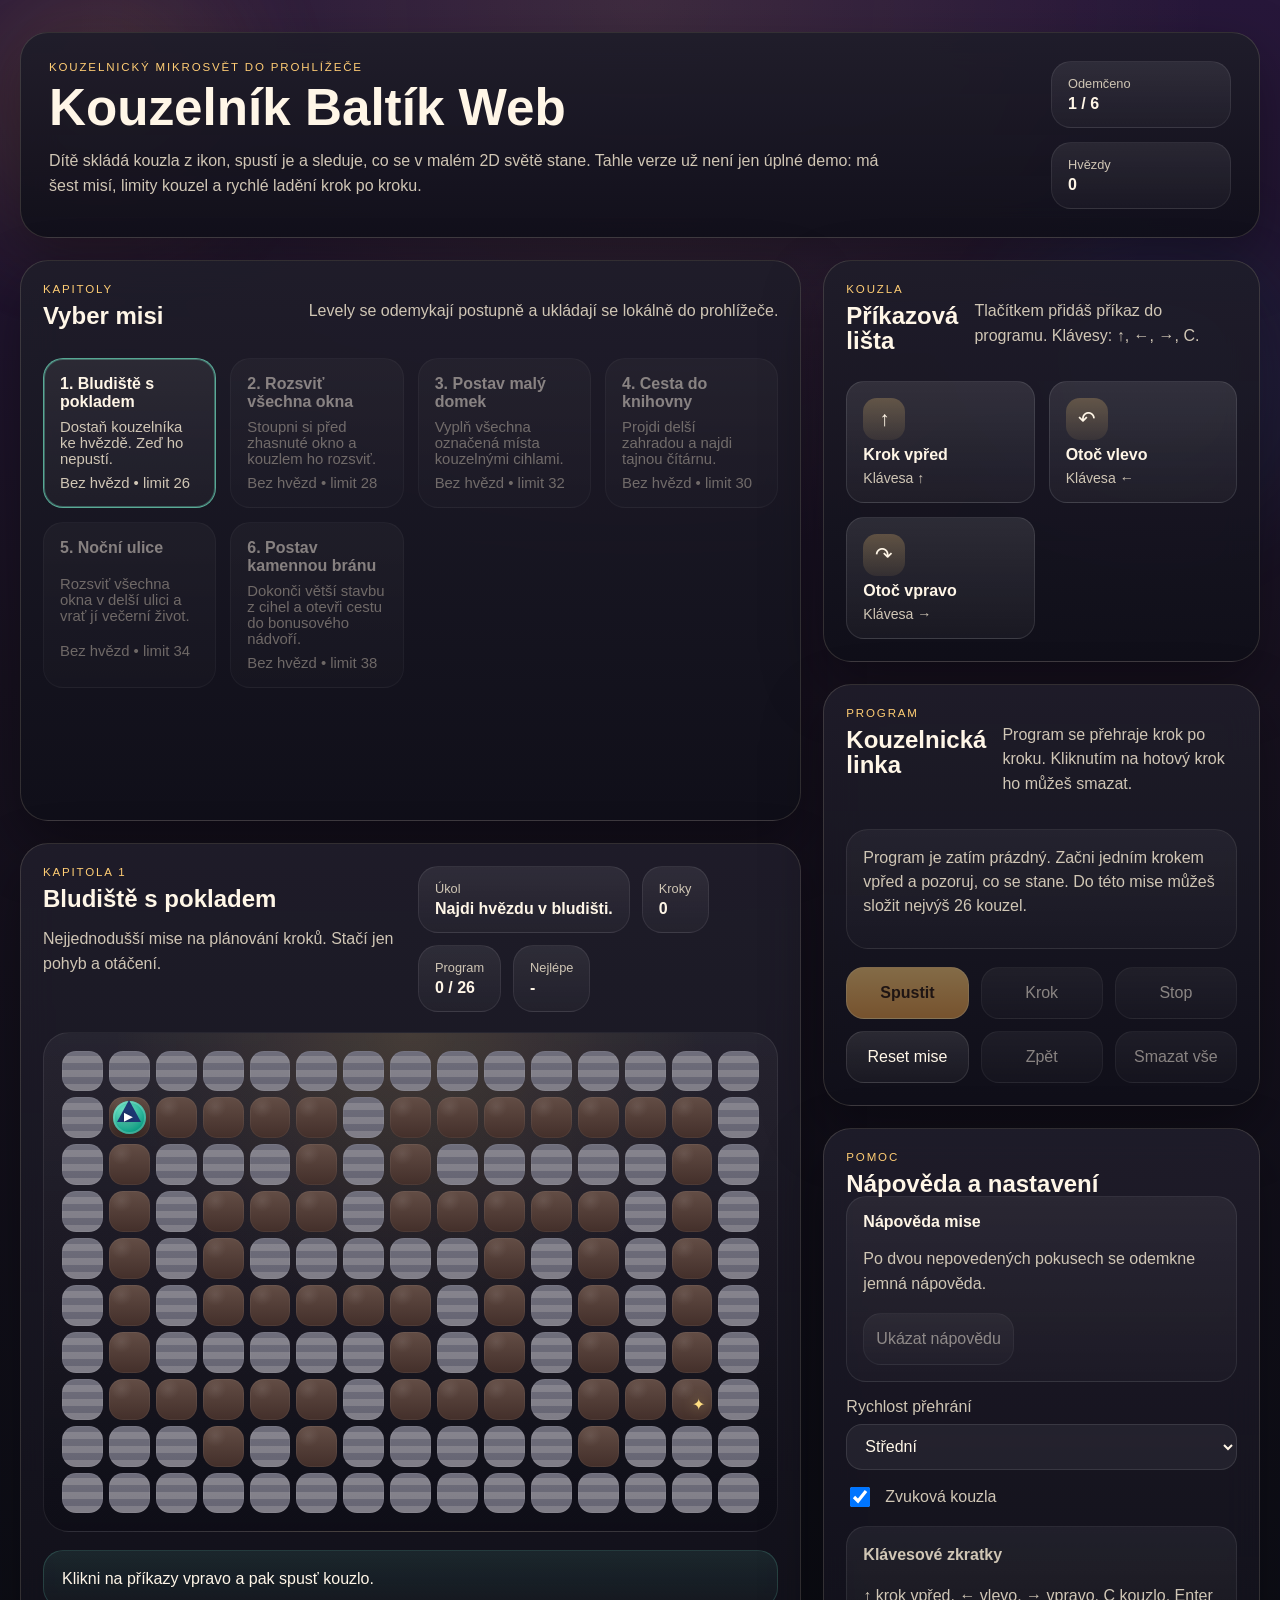
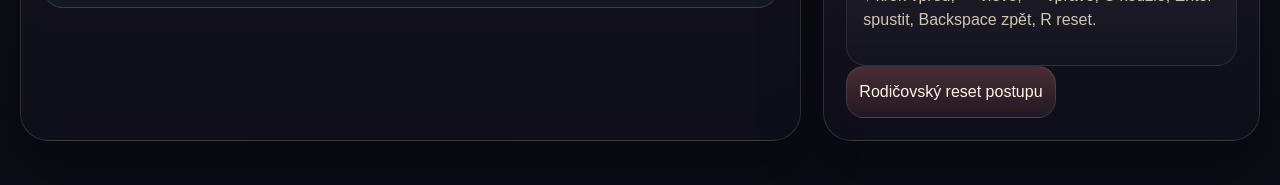
==== index.html @ 54d3ec8d "Create expanded browser-based Baltik game" ====
<!DOCTYPE html>
<html lang="cs">
<head>
  <meta charset="UTF-8">
  <meta name="viewport" content="width=device-width, initial-scale=1.0">
  <title>Kouzelník Baltík Web</title>
  <link rel="stylesheet" href="./styles.css">
</head>
<body>
  <div class="sky-glow sky-glow--left"></div>
  <div class="sky-glow sky-glow--right"></div>

  <div class="app-shell">
    <header class="hero-card">
      <div>
        <p class="eyebrow">Kouzelnický mikrosvět do prohlížeče</p>
        <h1>Kouzelník Baltík Web</h1>
        <p class="hero-copy">
          Dítě skládá kouzla z ikon, spustí je a sleduje, co se v malém 2D světě stane.
          Tahle verze už není jen úplné demo: má šest misí, limity kouzel a rychlé ladění krok po kroku.
        </p>
      </div>

      <div class="hero-stats">
        <div class="stat-badge">
          <span class="stat-label">Odemčeno</span>
          <strong id="unlockedCount">1 / 6</strong>
        </div>
        <div class="stat-badge">
          <span class="stat-label">Hvězdy</span>
          <strong id="totalStars">0</strong>
        </div>
      </div>
    </header>

    <main class="game-layout">
      <section class="play-column">
        <div class="panel mission-panel">
          <div class="mission-header">
            <div>
              <p class="eyebrow">Kapitoly</p>
              <h2>Vyber misi</h2>
            </div>
            <p class="mission-subtitle">Levely se odemykají postupně a ukládají se lokálně do prohlížeče.</p>
          </div>
          <div class="level-picker" id="levelPicker" aria-label="Výběr misí"></div>
        </div>

        <div class="panel board-panel">
          <div class="board-header">
            <div>
              <p class="eyebrow" id="levelEyebrow">Kapitola 1</p>
              <h2 id="levelTitle">Bludiště</h2>
              <p id="levelDescription" class="level-description"></p>
            </div>
            <div class="board-meta">
              <div class="meta-chip">
                <span class="meta-label">Úkol</span>
                <strong id="goalStatus">Najdi poklad.</strong>
              </div>
              <div class="meta-chip">
                <span class="meta-label">Kroky</span>
                <strong id="stepCounter">0</strong>
              </div>
              <div class="meta-chip">
                <span class="meta-label">Program</span>
                <strong id="commandCounter">0 / 0</strong>
              </div>
              <div class="meta-chip">
                <span class="meta-label">Nejlépe</span>
                <strong id="bestScore">-</strong>
              </div>
            </div>
          </div>

          <div
            class="board"
            id="board"
            role="img"
            aria-live="polite"
            aria-label="Hrací plocha"
          ></div>

          <div class="status-bar" id="feedback" aria-live="polite">
            Klikni na příkazy vpravo a pak spusť kouzlo.
          </div>
        </div>
      </section>

      <aside class="control-column">
        <section class="panel palette-panel">
          <div class="panel-heading">
            <div>
              <p class="eyebrow">Kouzla</p>
              <h2>Příkazová lišta</h2>
            </div>
            <p class="panel-copy">Tlačítkem přidáš příkaz do programu. Klávesy: ↑, ←, →, C.</p>
          </div>

          <div class="palette-grid" id="palette" aria-label="Dostupná kouzla"></div>
        </section>

        <section class="panel program-panel">
          <div class="panel-heading">
            <div>
              <p class="eyebrow">Program</p>
              <h2>Kouzelnická linka</h2>
            </div>
            <p class="panel-copy">Program se přehraje krok po kroku. Kliknutím na hotový krok ho můžeš smazat.</p>
          </div>

          <div class="timeline" id="programList" aria-live="polite"></div>

          <div class="runner-controls">
            <button id="runButton" class="action-button action-button--primary" type="button">Spustit</button>
            <button id="stepButton" class="action-button" type="button">Krok</button>
            <button id="stopButton" class="action-button" type="button">Stop</button>
            <button id="resetButton" class="action-button" type="button">Reset mise</button>
            <button id="undoButton" class="action-button" type="button">Zpět</button>
            <button id="clearButton" class="action-button" type="button">Smazat vše</button>
          </div>
        </section>

        <section class="panel helper-panel">
          <div class="panel-heading">
            <div>
              <p class="eyebrow">Pomoc</p>
              <h2>Nápověda a nastavení</h2>
            </div>
          </div>

          <div class="hint-box">
            <p class="hint-title">Nápověda mise</p>
            <p id="hintText" class="hint-copy">Po dvou nepovedených pokusech se odemkne jemná nápověda.</p>
            <button id="hintButton" class="action-button" type="button">Ukázat nápovědu</button>
          </div>

          <div class="settings-grid">
            <label class="setting-field">
              <span>Rychlost přehrání</span>
              <select id="speedSelect">
                <option value="620">Pomalá</option>
                <option value="430" selected>Střední</option>
                <option value="260">Rychlá</option>
              </select>
            </label>

            <label class="setting-toggle">
              <input id="soundToggle" type="checkbox" checked>
              <span>Zvuková kouzla</span>
            </label>
          </div>

          <div class="shortcut-box">
            <p class="shortcut-title">Klávesové zkratky</p>
            <p>↑ krok vpřed, ← vlevo, → vpravo, C kouzlo, Enter spustit, Backspace zpět, R reset.</p>
          </div>

          <button id="parentResetButton" class="action-button action-button--danger" type="button">
            Rodičovský reset postupu
          </button>
        </section>
      </aside>
    </main>
  </div>

  <script src="./app.js" defer></script>
</body>
</html>
---- styles.css ----
:root {
  --bg: #120f1a;
  --panel: rgba(20, 19, 31, 0.84);
  --line: rgba(255, 236, 199, 0.14);
  --text: #fff6e7;
  --muted: #d0c6b5;
  --gold: #f4b860;
  --gold-strong: #ffcd74;
  --mint: #70e3c2;
  --rose: #ff8e8a;
  --shadow: 0 24px 60px rgba(0, 0, 0, 0.35);
  --radius-lg: 28px;
  --radius-md: 20px;
}

* {
  box-sizing: border-box;
}

html,
body {
  margin: 0;
  min-height: 100%;
  font-family: "Trebuchet MS", "Gill Sans", "Segoe UI", sans-serif;
  color: var(--text);
  background:
    radial-gradient(circle at top, rgba(255, 206, 108, 0.11), transparent 30%),
    linear-gradient(180deg, #27173a 0%, #17111f 38%, #0b0d14 100%);
}

body {
  position: relative;
  overflow-x: hidden;
}

button,
select,
input {
  font: inherit;
}

button {
  cursor: pointer;
}

button:focus-visible,
select:focus-visible,
input:focus-visible {
  outline: 3px solid var(--mint);
  outline-offset: 3px;
}

.sky-glow {
  position: fixed;
  width: 28rem;
  height: 28rem;
  border-radius: 50%;
  filter: blur(40px);
  opacity: 0.22;
  pointer-events: none;
}

.sky-glow--left {
  top: -8rem;
  left: -8rem;
  background: radial-gradient(circle, rgba(255, 187, 71, 0.85), transparent 65%);
}

.sky-glow--right {
  right: -6rem;
  top: 10rem;
  background: radial-gradient(circle, rgba(62, 165, 255, 0.7), transparent 65%);
}

.app-shell {
  position: relative;
  max-width: 1440px;
  margin: 0 auto;
  padding: 32px 20px 44px;
}

.hero-card,
.panel {
  backdrop-filter: blur(18px);
  background: linear-gradient(180deg, rgba(31, 29, 42, 0.94), rgba(16, 15, 25, 0.92));
  border: 1px solid var(--line);
  box-shadow: var(--shadow);
}

.hero-card {
  display: flex;
  justify-content: space-between;
  gap: 24px;
  padding: 28px;
  border-radius: var(--radius-lg);
  margin-bottom: 22px;
}

.eyebrow {
  margin: 0 0 8px;
  text-transform: uppercase;
  letter-spacing: 0.16em;
  font-size: 0.72rem;
  color: var(--gold-strong);
}

.hero-card h1,
.panel h2 {
  margin: 0;
  font-weight: 800;
  line-height: 1.05;
}

.hero-card h1 {
  font-size: clamp(2rem, 4vw, 3.4rem);
}

.hero-copy,
.panel-copy,
.mission-subtitle,
.level-description,
.shortcut-box p,
.hint-copy {
  color: var(--muted);
  line-height: 1.55;
}

.hero-copy {
  max-width: 52rem;
  margin: 14px 0 0;
}

.hero-stats {
  display: grid;
  gap: 14px;
  align-content: start;
  min-width: 180px;
}

.stat-badge,
.meta-chip {
  padding: 14px 16px;
  border-radius: var(--radius-md);
  background: linear-gradient(180deg, rgba(255, 255, 255, 0.08), rgba(255, 255, 255, 0.03));
  border: 1px solid rgba(255, 255, 255, 0.08);
}

.stat-label,
.meta-label {
  display: block;
  font-size: 0.8rem;
  color: var(--muted);
  margin-bottom: 4px;
}

.game-layout {
  display: grid;
  grid-template-columns: minmax(0, 1.7fr) minmax(320px, 0.95fr);
  gap: 22px;
}

.play-column,
.control-column {
  display: grid;
  gap: 22px;
}

.panel {
  border-radius: var(--radius-lg);
  padding: 22px;
}

.mission-header,
.board-header,
.panel-heading {
  display: flex;
  justify-content: space-between;
  gap: 16px;
  align-items: start;
}

.level-picker {
  display: grid;
  grid-template-columns: repeat(auto-fit, minmax(170px, 1fr));
  gap: 14px;
  margin-top: 18px;
}

.level-card {
  position: relative;
  display: grid;
  gap: 8px;
  padding: 16px;
  border-radius: var(--radius-md);
  border: 1px solid rgba(255, 255, 255, 0.08);
  background: linear-gradient(180deg, rgba(255, 251, 234, 0.07), rgba(255, 255, 255, 0.03));
  color: var(--text);
  text-align: left;
}

.level-card:hover:not(:disabled) {
  transform: translateY(-2px);
  border-color: rgba(255, 205, 116, 0.45);
}

.level-card[aria-current="true"] {
  border-color: rgba(112, 227, 194, 0.7);
  box-shadow: inset 0 0 0 1px rgba(112, 227, 194, 0.35);
}

.level-card:disabled {
  opacity: 0.48;
  cursor: not-allowed;
}

.level-card__title {
  font-weight: 800;
  font-size: 1rem;
}

.level-card__copy,
.level-card__meta {
  margin: 0;
  color: var(--muted);
  font-size: 0.93rem;
}

.board-meta {
  display: flex;
  gap: 12px;
  flex-wrap: wrap;
}

.board {
  display: grid;
  grid-template-columns: repeat(15, minmax(0, 1fr));
  gap: 6px;
  width: 100%;
  margin-top: 20px;
  padding: 18px;
  border-radius: 26px;
  background:
    linear-gradient(180deg, rgba(255, 255, 255, 0.05), rgba(0, 0, 0, 0.18)),
    radial-gradient(circle at top, rgba(255, 204, 94, 0.14), transparent 48%);
  border: 1px solid rgba(255, 255, 255, 0.08);
}

.cell {
  position: relative;
  aspect-ratio: 1 / 1;
  border-radius: 14px;
  overflow: hidden;
  box-shadow: inset 0 0 0 1px rgba(255, 255, 255, 0.05);
}

.tile-floor {
  background:
    radial-gradient(circle at 30% 24%, rgba(255, 255, 255, 0.08), transparent 26%),
    linear-gradient(180deg, #634d45, #432f2a);
}

.tile-grass {
  background:
    radial-gradient(circle at 20% 22%, rgba(199, 255, 179, 0.14), transparent 24%),
    linear-gradient(180deg, #497739, #2b4e25);
}

.tile-wall {
  background:
    linear-gradient(180deg, rgba(255, 255, 255, 0.06), transparent),
    repeating-linear-gradient(
      0deg,
      #7f7d87 0,
      #7f7d87 7px,
      #666573 7px,
      #666573 14px
    );
}

.tile-window-off {
  background:
    linear-gradient(180deg, rgba(255, 255, 255, 0.09), transparent),
    linear-gradient(180deg, #6b5361, #493640);
}

.tile-window-off::before,
.tile-window-on::before {
  content: "";
  position: absolute;
  inset: 18% 18% 22%;
  border-radius: 8px;
}

.tile-window-off::before {
  background:
    linear-gradient(90deg, transparent 47%, rgba(45, 33, 32, 0.75) 47%, rgba(45, 33, 32, 0.75) 53%, transparent 53%),
    linear-gradient(transparent 47%, rgba(45, 33, 32, 0.75) 47%, rgba(45, 33, 32, 0.75) 53%, transparent 53%),
    linear-gradient(180deg, #8bb9d8, #537596);
  box-shadow: inset 0 0 0 2px rgba(255, 255, 255, 0.15);
}

.tile-window-on {
  background:
    linear-gradient(180deg, rgba(255, 255, 255, 0.1), transparent),
    linear-gradient(180deg, #815548, #58362d);
}

.tile-window-on::before {
  background:
    linear-gradient(90deg, transparent 47%, rgba(132, 73, 26, 0.72) 47%, rgba(132, 73, 26, 0.72) 53%, transparent 53%),
    linear-gradient(transparent 47%, rgba(132, 73, 26, 0.72) 47%, rgba(132, 73, 26, 0.72) 53%, transparent 53%),
    radial-gradient(circle, #fff7b1 0%, #ffd570 60%, #e3a447 100%);
  box-shadow:
    inset 0 0 0 2px rgba(255, 255, 255, 0.18),
    0 0 18px rgba(255, 214, 107, 0.35);
}

.tile-block {
  background:
    linear-gradient(180deg, rgba(255, 255, 255, 0.08), transparent),
    repeating-linear-gradient(
      0deg,
      #d98953 0,
      #d98953 7px,
      #bb6d3d 7px,
      #bb6d3d 14px
    );
}

.cell-goal::after {
  content: "✦";
  position: absolute;
  right: 7px;
  bottom: 6px;
  font-size: 1rem;
  color: #ffde82;
  text-shadow: 0 0 14px rgba(255, 222, 130, 0.65);
}

.cell-target::after {
  content: "";
  position: absolute;
  inset: 7px;
  border-radius: 10px;
  border: 2px dashed rgba(255, 244, 205, 0.65);
}

.wizard {
  position: absolute;
  inset: 10%;
  border-radius: 50%;
  background: radial-gradient(circle at 40% 34%, #89ffe0, #0fa58a 68%, #08735f 100%);
  box-shadow:
    0 10px 18px rgba(0, 0, 0, 0.24),
    inset 0 0 0 2px rgba(255, 255, 255, 0.2);
}

.wizard::before {
  content: "";
  position: absolute;
  left: 50%;
  top: -6%;
  width: 0;
  height: 0;
  transform: translateX(-50%);
  border-left: 12px solid transparent;
  border-right: 12px solid transparent;
  border-bottom: 22px solid #1d3772;
  filter: drop-shadow(0 3px 6px rgba(0, 0, 0, 0.25));
}

.wizard::after {
  content: "▲";
  position: absolute;
  inset: 0;
  display: grid;
  place-items: center;
  color: white;
  font-size: 0.95rem;
  text-shadow: 0 1px 4px rgba(0, 0, 0, 0.35);
}

.wizard--E::after {
  transform: rotate(90deg);
}

.wizard--S::after {
  transform: rotate(180deg);
}

.wizard--W::after {
  transform: rotate(270deg);
}

.status-bar {
  margin-top: 18px;
  padding: 16px 18px;
  border-radius: var(--radius-md);
  background: linear-gradient(180deg, rgba(112, 227, 194, 0.1), rgba(112, 227, 194, 0.03));
  border: 1px solid rgba(112, 227, 194, 0.18);
  line-height: 1.5;
}

.palette-grid {
  display: grid;
  grid-template-columns: repeat(auto-fit, minmax(150px, 1fr));
  gap: 14px;
  margin-top: 16px;
}

.palette-button,
.action-button {
  border: 1px solid rgba(255, 255, 255, 0.1);
  border-radius: 18px;
  color: var(--text);
  background: linear-gradient(180deg, rgba(255, 255, 255, 0.1), rgba(255, 255, 255, 0.04));
  transition: transform 150ms ease, border-color 150ms ease, background 150ms ease;
}

.palette-button {
  display: grid;
  gap: 6px;
  min-height: 112px;
  padding: 16px;
  text-align: left;
}

.palette-button:hover:not(:disabled),
.action-button:hover:not(:disabled) {
  transform: translateY(-2px);
  border-color: rgba(255, 205, 116, 0.45);
}

.palette-button:disabled,
.action-button:disabled {
  opacity: 0.5;
  cursor: not-allowed;
  transform: none;
}

.palette-icon {
  display: inline-grid;
  place-items: center;
  width: 42px;
  height: 42px;
  border-radius: 14px;
  font-size: 1.3rem;
  background: linear-gradient(180deg, rgba(255, 205, 116, 0.25), rgba(255, 205, 116, 0.08));
}

.palette-label {
  font-weight: 800;
}

.palette-hotkey {
  color: var(--muted);
  font-size: 0.88rem;
}

.timeline {
  display: flex;
  flex-wrap: wrap;
  gap: 10px;
  min-height: 120px;
  margin-top: 16px;
  padding: 16px;
  border-radius: 22px;
  border: 1px solid rgba(255, 255, 255, 0.08);
  background: linear-gradient(180deg, rgba(255, 255, 255, 0.05), rgba(255, 255, 255, 0.02));
  align-content: start;
}

.timeline-empty {
  color: var(--muted);
  line-height: 1.5;
  margin: 0;
}

.command-chip {
  display: inline-flex;
  align-items: center;
  gap: 10px;
  padding: 10px 12px;
  cursor: pointer;
  border-radius: 16px;
  border: 1px solid rgba(255, 255, 255, 0.08);
  background: rgba(18, 17, 27, 0.72);
}

.command-chip:hover {
  border-color: rgba(255, 205, 116, 0.4);
}

.command-chip--active {
  background: linear-gradient(180deg, rgba(255, 205, 116, 0.28), rgba(255, 205, 116, 0.08));
  border-color: rgba(255, 205, 116, 0.5);
}

.command-chip__index {
  color: var(--muted);
  font-size: 0.8rem;
}

.runner-controls {
  display: grid;
  grid-template-columns: repeat(3, minmax(0, 1fr));
  gap: 12px;
  margin-top: 18px;
}

.action-button {
  min-height: 52px;
  padding: 10px 12px;
}

.action-button--primary {
  background: linear-gradient(180deg, rgba(255, 205, 116, 0.95), rgba(235, 159, 67, 0.92));
  color: #2a180a;
  border-color: rgba(255, 226, 166, 0.55);
  font-weight: 800;
}

.action-button--danger {
  background: linear-gradient(180deg, rgba(255, 142, 138, 0.24), rgba(255, 142, 138, 0.08));
}

.hint-box,
.shortcut-box {
  padding: 16px;
  border-radius: 20px;
  border: 1px solid rgba(255, 255, 255, 0.08);
  background: linear-gradient(180deg, rgba(255, 255, 255, 0.06), rgba(255, 255, 255, 0.02));
}

.hint-title,
.shortcut-title {
  margin: 0 0 6px;
  font-weight: 800;
}

.settings-grid {
  display: grid;
  gap: 14px;
  margin: 16px 0;
}

.setting-field,
.setting-toggle {
  display: grid;
  gap: 8px;
  color: var(--muted);
}

.setting-field select {
  min-height: 46px;
  border-radius: 16px;
  border: 1px solid rgba(255, 255, 255, 0.1);
  color: var(--text);
  background: rgba(255, 255, 255, 0.06);
  padding: 0 14px;
}

.setting-toggle {
  grid-template-columns: auto 1fr;
  align-items: center;
  gap: 12px;
}

.setting-toggle input {
  width: 20px;
  height: 20px;
}

@media (max-width: 1100px) {
  .game-layout {
    grid-template-columns: 1fr;
  }

  .hero-card {
    flex-direction: column;
  }
}

@media (max-width: 760px) {
  .app-shell {
    padding-inline: 14px;
  }

  .panel,
  .hero-card {
    padding: 18px;
    border-radius: 22px;
  }

  .mission-header,
  .board-header,
  .panel-heading {
    flex-direction: column;
  }

  .runner-controls {
    grid-template-columns: repeat(2, minmax(0, 1fr));
  }

  .board {
    gap: 4px;
    padding: 12px;
  }

  .cell {
    border-radius: 10px;
  }
}
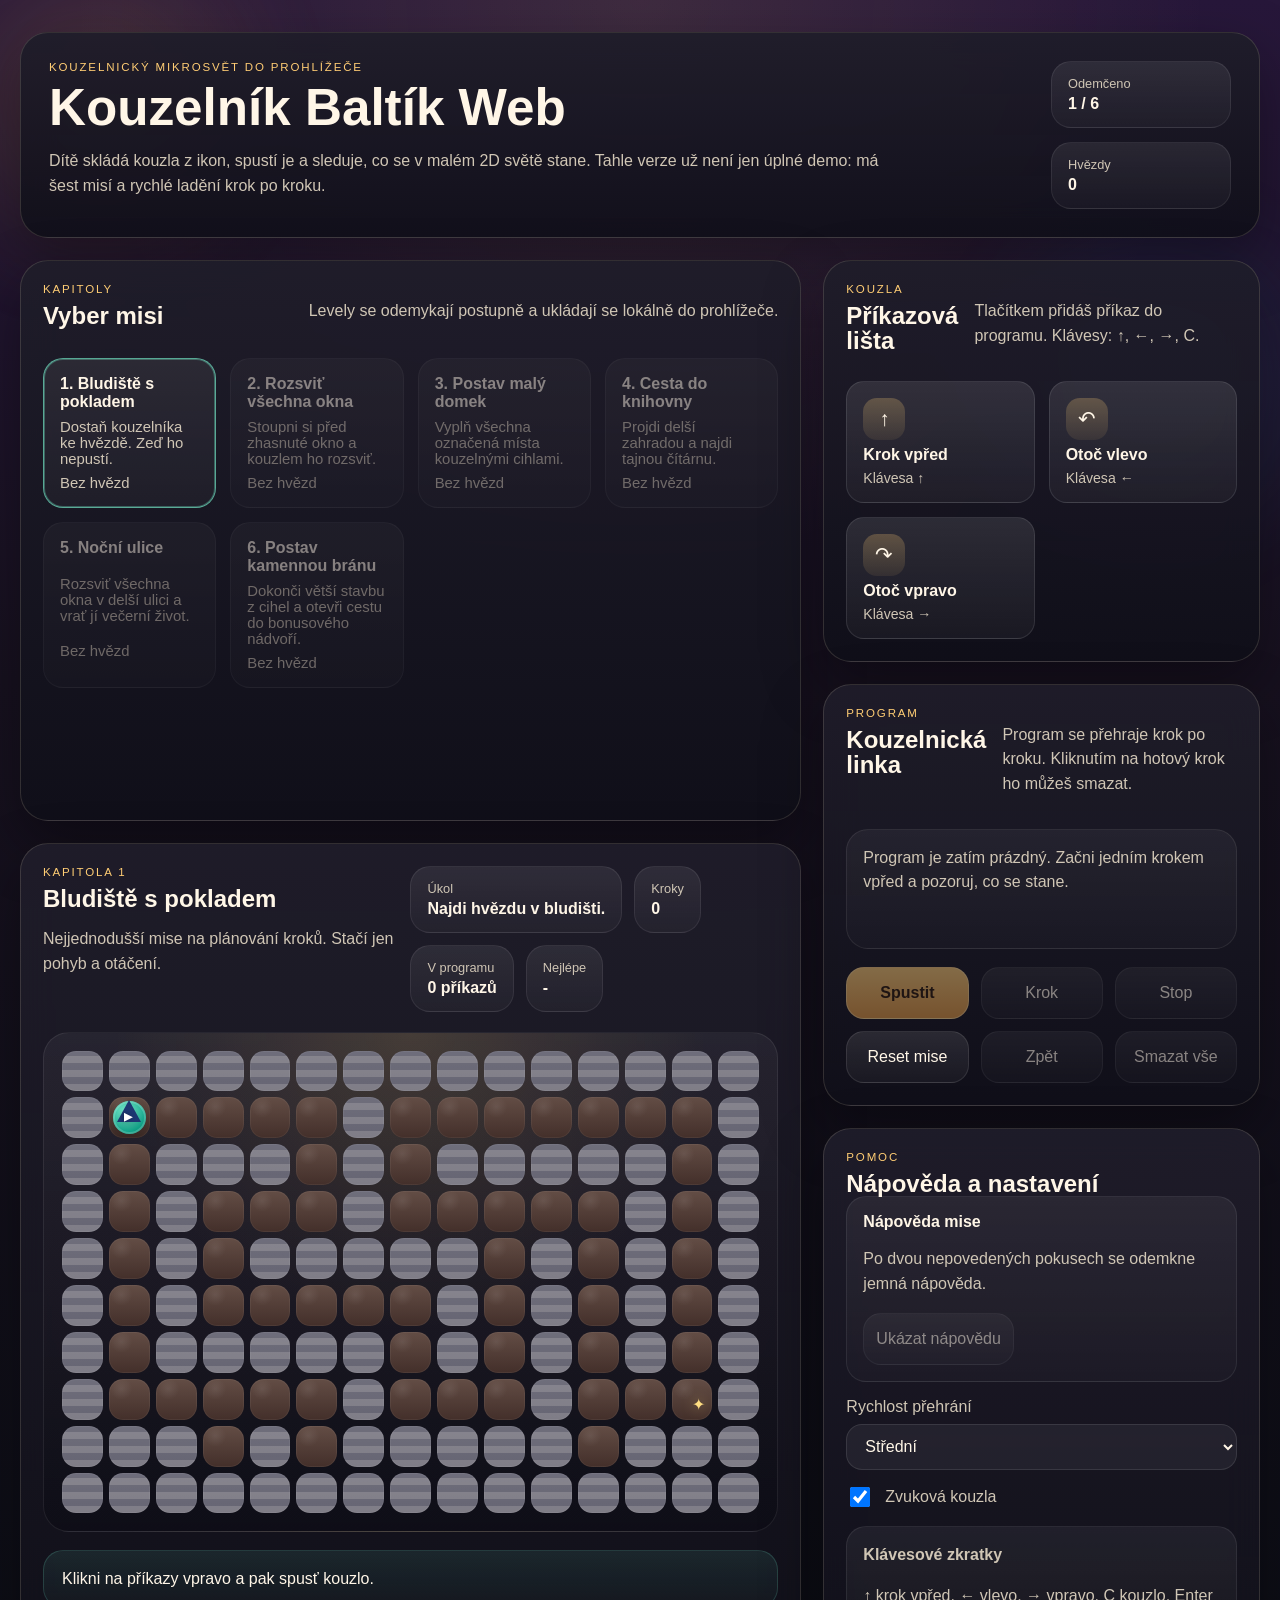
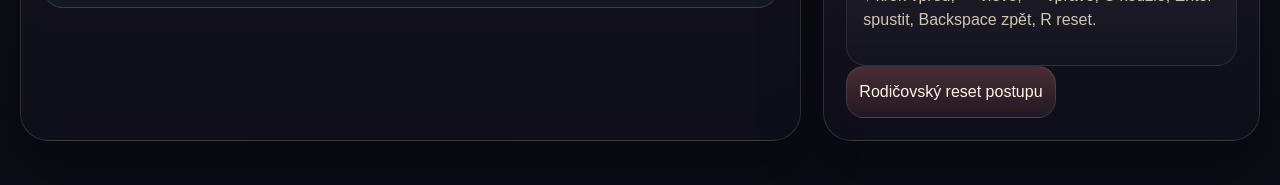
==== commit 603bc47d: "Fix timeline regressions and remove step limits" ====
--- a/index.html
+++ b/index.html
@@ -17,7 +17,7 @@
         <h1>Kouzelník Baltík Web</h1>
         <p class="hero-copy">
           Dítě skládá kouzla z ikon, spustí je a sleduje, co se v malém 2D světě stane.
-          Tahle verze už není jen úplné demo: má šest misí, limity kouzel a rychlé ladění krok po kroku.
+          Tahle verze už není jen úplné demo: má šest misí a rychlé ladění krok po kroku.
         </p>
       </div>
 
@@ -63,8 +63,8 @@
                 <strong id="stepCounter">0</strong>
               </div>
               <div class="meta-chip">
-                <span class="meta-label">Program</span>
-                <strong id="commandCounter">0 / 0</strong>
+                <span class="meta-label">V programu</span>
+                <strong id="commandCounter">0 příkazů</strong>
               </div>
               <div class="meta-chip">
                 <span class="meta-label">Nejlépe</span>
--- a/styles.css
+++ b/styles.css
@@ -477,10 +477,14 @@
 }
 
 .command-chip {
+  appearance: none;
   display: inline-flex;
   align-items: center;
   gap: 10px;
   padding: 10px 12px;
+  color: var(--text);
+  font: inherit;
+  text-align: left;
   cursor: pointer;
   border-radius: 16px;
   border: 1px solid rgba(255, 255, 255, 0.08);
@@ -489,6 +493,12 @@
 
 .command-chip:hover {
   border-color: rgba(255, 205, 116, 0.4);
+}
+
+.command-chip:disabled {
+  color: var(--text);
+  opacity: 1;
+  cursor: default;
 }
 
 .command-chip--active {
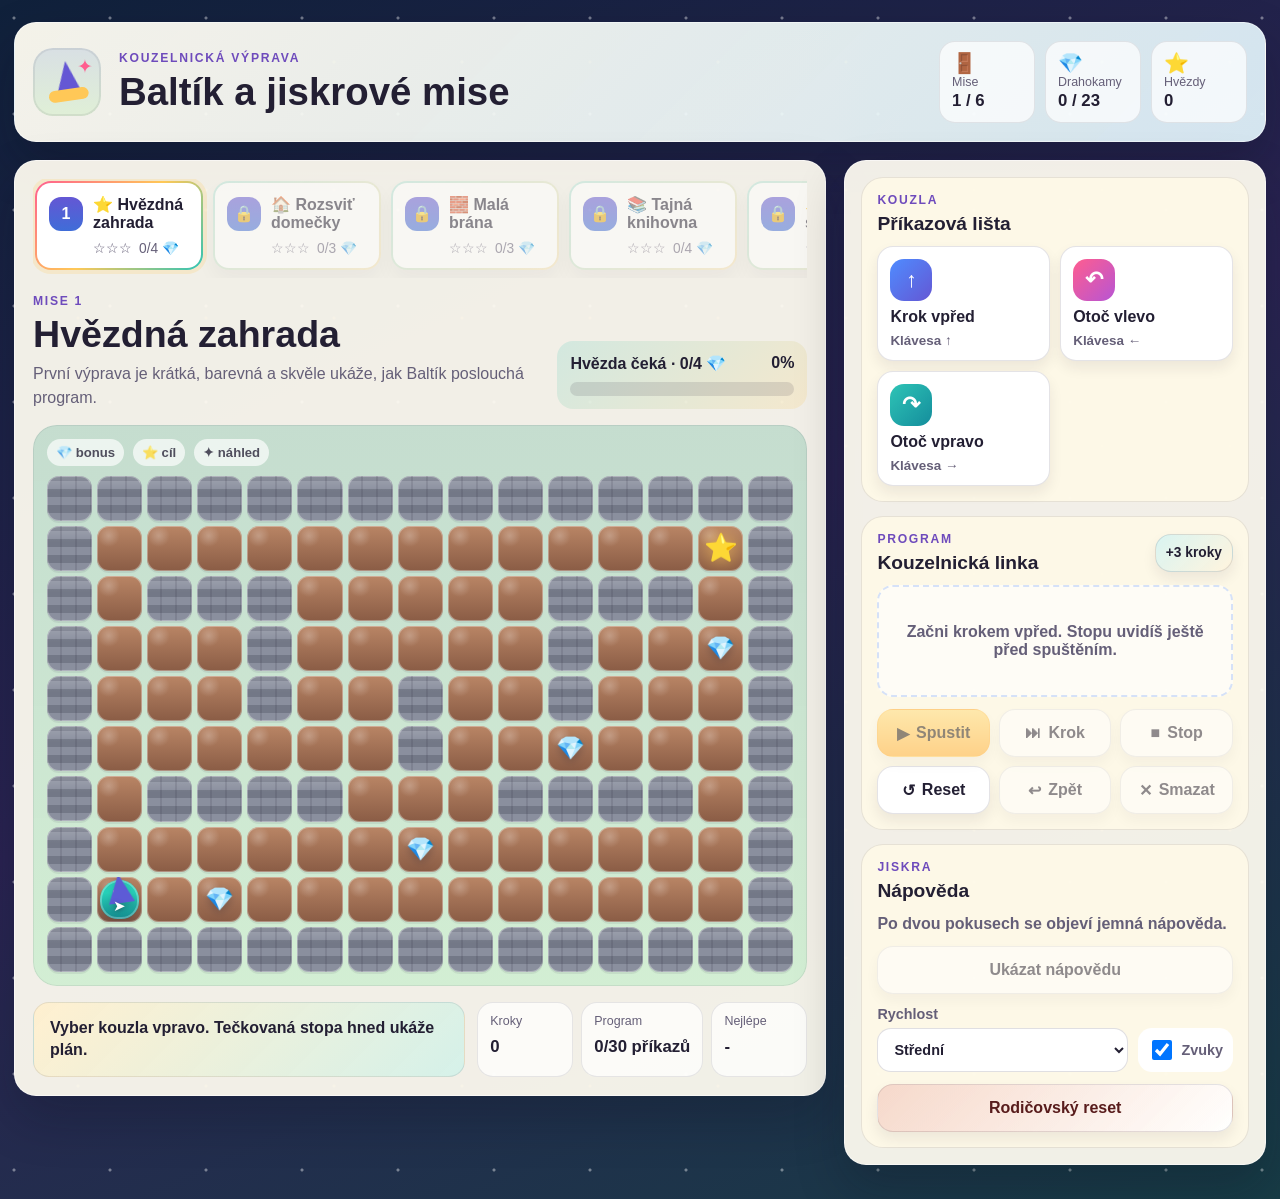
==== commit 1df17e8a: "Upgrade Baltik game experience" ====
--- a/index.html
+++ b/index.html
@@ -3,30 +3,35 @@
 <head>
   <meta charset="UTF-8">
   <meta name="viewport" content="width=device-width, initial-scale=1.0">
-  <title>Kouzelník Baltík Web</title>
+  <title>Kouzelnická výprava s Baltíkem</title>
   <link rel="stylesheet" href="./styles.css">
 </head>
 <body>
-  <div class="sky-glow sky-glow--left"></div>
-  <div class="sky-glow sky-glow--right"></div>
-
   <div class="app-shell">
-    <header class="hero-card">
-      <div>
-        <p class="eyebrow">Kouzelnický mikrosvět do prohlížeče</p>
-        <h1>Kouzelník Baltík Web</h1>
-        <p class="hero-copy">
-          Dítě skládá kouzla z ikon, spustí je a sleduje, co se v malém 2D světě stane.
-          Tahle verze už není jen úplné demo: má šest misí a rychlé ladění krok po kroku.
-        </p>
-      </div>
-
-      <div class="hero-stats">
+    <header class="game-topbar">
+      <div class="brand-mark" aria-hidden="true">
+        <span class="brand-mark__hat"></span>
+        <span class="brand-mark__spark">✦</span>
+      </div>
+
+      <div class="brand-copy">
+        <p class="eyebrow">Kouzelnická výprava</p>
+        <h1>Baltík a jiskrové mise</h1>
+      </div>
+
+      <div class="top-stats" aria-label="Postup hry">
         <div class="stat-badge">
-          <span class="stat-label">Odemčeno</span>
+          <span class="stat-icon" aria-hidden="true">🚪</span>
+          <span class="stat-label">Mise</span>
           <strong id="unlockedCount">1 / 6</strong>
         </div>
         <div class="stat-badge">
+          <span class="stat-icon" aria-hidden="true">💎</span>
+          <span class="stat-label">Drahokamy</span>
+          <strong id="totalGems">0 / 0</strong>
+        </div>
+        <div class="stat-badge">
+          <span class="stat-icon" aria-hidden="true">⭐</span>
           <span class="stat-label">Hvězdy</span>
           <strong id="totalStars">0</strong>
         </div>
@@ -34,45 +39,33 @@
     </header>
 
     <main class="game-layout">
-      <section class="play-column">
-        <div class="panel mission-panel">
-          <div class="mission-header">
-            <div>
-              <p class="eyebrow">Kapitoly</p>
-              <h2>Vyber misi</h2>
-            </div>
-            <p class="mission-subtitle">Levely se odemykají postupně a ukládají se lokálně do prohlížeče.</p>
-          </div>
-          <div class="level-picker" id="levelPicker" aria-label="Výběr misí"></div>
-        </div>
-
-        <div class="panel board-panel">
-          <div class="board-header">
-            <div>
-              <p class="eyebrow" id="levelEyebrow">Kapitola 1</p>
-              <h2 id="levelTitle">Bludiště</h2>
-              <p id="levelDescription" class="level-description"></p>
-            </div>
-            <div class="board-meta">
-              <div class="meta-chip">
-                <span class="meta-label">Úkol</span>
-                <strong id="goalStatus">Najdi poklad.</strong>
-              </div>
-              <div class="meta-chip">
-                <span class="meta-label">Kroky</span>
-                <strong id="stepCounter">0</strong>
-              </div>
-              <div class="meta-chip">
-                <span class="meta-label">V programu</span>
-                <strong id="commandCounter">0 příkazů</strong>
-              </div>
-              <div class="meta-chip">
-                <span class="meta-label">Nejlépe</span>
-                <strong id="bestScore">-</strong>
-              </div>
-            </div>
-          </div>
-
+      <section class="stage-panel" aria-label="Herní scéna">
+        <div class="mission-strip" id="levelPicker" aria-label="Výběr misí"></div>
+
+        <div class="stage-header">
+          <div>
+            <p class="eyebrow" id="levelEyebrow">Kapitola 1</p>
+            <h2 id="levelTitle">Hvězdná zahrada</h2>
+            <p id="levelDescription" class="level-description"></p>
+          </div>
+
+          <div class="quest-meter" aria-label="Postup mise">
+            <div class="quest-meter__label">
+              <span id="goalStatus">Najdi hvězdu.</span>
+              <strong id="goalPercent">0%</strong>
+            </div>
+            <div class="meter-track">
+              <span id="goalMeter" style="width: 0%"></span>
+            </div>
+          </div>
+        </div>
+
+        <div class="board-shell">
+          <div class="board-legend" aria-hidden="true">
+            <span>💎 bonus</span>
+            <span>⭐ cíl</span>
+            <span>✦ náhled</span>
+          </div>
           <div
             class="board"
             id="board"
@@ -80,90 +73,141 @@
             aria-live="polite"
             aria-label="Hrací plocha"
           ></div>
-
+        </div>
+
+        <div class="play-status">
           <div class="status-bar" id="feedback" aria-live="polite">
-            Klikni na příkazy vpravo a pak spusť kouzlo.
+            Poskládej kouzlo a spusť Baltíka.
+          </div>
+          <div class="mini-stats" aria-label="Stav programu">
+            <div class="meta-chip">
+              <span class="meta-label">Kroky</span>
+              <strong id="stepCounter">0</strong>
+            </div>
+            <div class="meta-chip">
+              <span class="meta-label">Program</span>
+              <strong id="commandCounter">0 příkazů</strong>
+            </div>
+            <div class="meta-chip">
+              <span class="meta-label">Nejlépe</span>
+              <strong id="bestScore">-</strong>
+            </div>
           </div>
         </div>
       </section>
 
-      <aside class="control-column">
-        <section class="panel palette-panel">
-          <div class="panel-heading">
-            <div>
-              <p class="eyebrow">Kouzla</p>
-              <h2>Příkazová lišta</h2>
-            </div>
-            <p class="panel-copy">Tlačítkem přidáš příkaz do programu. Klávesy: ↑, ←, →, C.</p>
-          </div>
-
+      <aside class="control-panel" aria-label="Kouzelnická dílna">
+        <section class="tool-section palette-section">
+          <div class="section-heading">
+            <p class="eyebrow">Kouzla</p>
+            <h2>Příkazová lišta</h2>
+          </div>
           <div class="palette-grid" id="palette" aria-label="Dostupná kouzla"></div>
         </section>
 
-        <section class="panel program-panel">
-          <div class="panel-heading">
+        <section class="tool-section program-section">
+          <div class="section-heading section-heading--row">
             <div>
               <p class="eyebrow">Program</p>
               <h2>Kouzelnická linka</h2>
             </div>
-            <p class="panel-copy">Program se přehraje krok po kroku. Kliknutím na hotový krok ho můžeš smazat.</p>
+            <button id="tripleStepButton" class="tiny-button" type="button" title="Přidat tři kroky vpřed">
+              +3 kroky
+            </button>
           </div>
 
           <div class="timeline" id="programList" aria-live="polite"></div>
 
           <div class="runner-controls">
-            <button id="runButton" class="action-button action-button--primary" type="button">Spustit</button>
-            <button id="stepButton" class="action-button" type="button">Krok</button>
-            <button id="stopButton" class="action-button" type="button">Stop</button>
-            <button id="resetButton" class="action-button" type="button">Reset mise</button>
-            <button id="undoButton" class="action-button" type="button">Zpět</button>
-            <button id="clearButton" class="action-button" type="button">Smazat vše</button>
+            <button id="runButton" class="action-button action-button--primary" type="button">
+              <span aria-hidden="true">▶</span>
+              Spustit
+            </button>
+            <button id="stepButton" class="action-button" type="button">
+              <span aria-hidden="true">⏭</span>
+              Krok
+            </button>
+            <button id="stopButton" class="action-button" type="button">
+              <span aria-hidden="true">■</span>
+              Stop
+            </button>
+            <button id="resetButton" class="action-button" type="button">
+              <span aria-hidden="true">↺</span>
+              Reset
+            </button>
+            <button id="undoButton" class="action-button" type="button">
+              <span aria-hidden="true">↩</span>
+              Zpět
+            </button>
+            <button id="clearButton" class="action-button" type="button">
+              <span aria-hidden="true">✕</span>
+              Smazat
+            </button>
           </div>
         </section>
 
-        <section class="panel helper-panel">
-          <div class="panel-heading">
-            <div>
-              <p class="eyebrow">Pomoc</p>
-              <h2>Nápověda a nastavení</h2>
-            </div>
+        <section class="tool-section helper-section">
+          <div class="section-heading">
+            <p class="eyebrow">Jiskra</p>
+            <h2>Nápověda</h2>
           </div>
 
           <div class="hint-box">
-            <p class="hint-title">Nápověda mise</p>
-            <p id="hintText" class="hint-copy">Po dvou nepovedených pokusech se odemkne jemná nápověda.</p>
+            <p id="hintText" class="hint-copy">Po dvou pokusech se objeví jemná nápověda.</p>
             <button id="hintButton" class="action-button" type="button">Ukázat nápovědu</button>
           </div>
 
           <div class="settings-grid">
             <label class="setting-field">
-              <span>Rychlost přehrání</span>
+              <span>Rychlost</span>
               <select id="speedSelect">
-                <option value="620">Pomalá</option>
-                <option value="430" selected>Střední</option>
-                <option value="260">Rychlá</option>
+                <option value="660">Pomalá</option>
+                <option value="440" selected>Střední</option>
+                <option value="280">Rychlá</option>
               </select>
             </label>
 
             <label class="setting-toggle">
               <input id="soundToggle" type="checkbox" checked>
-              <span>Zvuková kouzla</span>
+              <span>Zvuky</span>
             </label>
           </div>
 
-          <div class="shortcut-box">
-            <p class="shortcut-title">Klávesové zkratky</p>
-            <p>↑ krok vpřed, ← vlevo, → vpravo, C kouzlo, Enter spustit, Backspace zpět, R reset.</p>
-          </div>
-
           <button id="parentResetButton" class="action-button action-button--danger" type="button">
-            Rodičovský reset postupu
+            Rodičovský reset
           </button>
+
+          <div class="reset-gate" id="resetGate" hidden>
+            <label class="setting-field">
+              <span>7 + 5 =</span>
+              <input id="resetAnswer" type="text" inputmode="numeric" autocomplete="off" maxlength="2">
+            </label>
+            <button id="confirmResetButton" class="action-button action-button--danger" type="button">
+              Potvrdit reset
+            </button>
+          </div>
         </section>
       </aside>
     </main>
   </div>
 
+  <div class="celebration" id="celebration" hidden>
+    <div class="confetti-field" aria-hidden="true">
+      <span></span><span></span><span></span><span></span><span></span><span></span>
+      <span></span><span></span><span></span><span></span><span></span><span></span>
+    </div>
+    <div class="celebration-card" role="dialog" aria-modal="true" aria-labelledby="celebrationTitle">
+      <p class="eyebrow" id="celebrationKicker">Mise hotová</p>
+      <h2 id="celebrationTitle">Baltík to zvládl!</h2>
+      <div class="celebration-stars" id="celebrationStars" aria-label="Získané hvězdy"></div>
+      <p id="celebrationText"></p>
+      <div class="celebration-actions">
+        <button id="nextLevelButton" class="action-button action-button--primary" type="button">Další mise</button>
+        <button id="replayLevelButton" class="action-button" type="button">Ještě jednou</button>
+      </div>
+    </div>
+  </div>
+
   <script src="./app.js" defer></script>
 </body>
 </html>
--- a/styles.css
+++ b/styles.css
@@ -1,16 +1,22 @@
 :root {
-  --bg: #120f1a;
-  --panel: rgba(20, 19, 31, 0.84);
-  --line: rgba(255, 236, 199, 0.14);
-  --text: #fff6e7;
-  --muted: #d0c6b5;
-  --gold: #f4b860;
-  --gold-strong: #ffcd74;
-  --mint: #70e3c2;
-  --rose: #ff8e8a;
-  --shadow: 0 24px 60px rgba(0, 0, 0, 0.35);
-  --radius-lg: 28px;
-  --radius-md: 20px;
+  --bg-night: #111827;
+  --bg-deep: #241d3f;
+  --panel: rgba(255, 252, 242, 0.94);
+  --panel-soft: rgba(255, 250, 232, 0.86);
+  --ink: #231f33;
+  --muted: #655f78;
+  --line: rgba(35, 31, 51, 0.14);
+  --gold: #ffc857;
+  --amber: #ff9f1c;
+  --teal: #2ec4b6;
+  --blue: #4f8cff;
+  --pink: #ff5d8f;
+  --leaf: #77c66e;
+  --danger: #d94d4d;
+  --shadow: 0 22px 50px rgba(9, 11, 25, 0.24);
+  --radius-lg: 22px;
+  --radius-md: 16px;
+  --radius-sm: 10px;
 }
 
 * {
@@ -21,15 +27,16 @@
 body {
   margin: 0;
   min-height: 100%;
+}
+
+body {
+  color: var(--ink);
   font-family: "Trebuchet MS", "Gill Sans", "Segoe UI", sans-serif;
-  color: var(--text);
-  background:
-    radial-gradient(circle at top, rgba(255, 206, 108, 0.11), transparent 30%),
-    linear-gradient(180deg, #27173a 0%, #17111f 38%, #0b0d14 100%);
-}
-
-body {
-  position: relative;
+  background:
+    radial-gradient(circle at 14px 18px, rgba(255, 255, 255, 0.4) 0 1px, transparent 2px),
+    radial-gradient(circle at 78px 62px, rgba(255, 200, 87, 0.36) 0 1px, transparent 2px),
+    linear-gradient(155deg, #10213b 0%, #2a2352 48%, #173c46 100%);
+  background-size: 96px 96px, 128px 128px, auto;
   overflow-x: hidden;
 }
 
@@ -46,393 +53,633 @@
 button:focus-visible,
 select:focus-visible,
 input:focus-visible {
-  outline: 3px solid var(--mint);
+  outline: 3px solid var(--teal);
   outline-offset: 3px;
 }
 
-.sky-glow {
-  position: fixed;
-  width: 28rem;
-  height: 28rem;
-  border-radius: 50%;
-  filter: blur(40px);
-  opacity: 0.22;
-  pointer-events: none;
-}
-
-.sky-glow--left {
-  top: -8rem;
-  left: -8rem;
-  background: radial-gradient(circle, rgba(255, 187, 71, 0.85), transparent 65%);
-}
-
-.sky-glow--right {
-  right: -6rem;
-  top: 10rem;
-  background: radial-gradient(circle, rgba(62, 165, 255, 0.7), transparent 65%);
+[hidden] {
+  display: none !important;
 }
 
 .app-shell {
+  width: min(1500px, calc(100% - 28px));
+  margin: 0 auto;
+  padding: 22px 0 34px;
+}
+
+.game-topbar {
+  display: grid;
+  grid-template-columns: auto minmax(0, 1fr) auto;
+  gap: 18px;
+  align-items: center;
+  min-height: 98px;
+  margin-bottom: 18px;
+  padding: 18px;
+  border: 1px solid rgba(255, 255, 255, 0.5);
+  border-radius: var(--radius-lg);
+  background:
+    linear-gradient(135deg, rgba(255, 252, 242, 0.95), rgba(230, 247, 255, 0.9)),
+    linear-gradient(90deg, rgba(255, 200, 87, 0.16), rgba(46, 196, 182, 0.16));
+  box-shadow: var(--shadow);
+}
+
+.brand-mark {
   position: relative;
-  max-width: 1440px;
-  margin: 0 auto;
-  padding: 32px 20px 44px;
-}
-
-.hero-card,
-.panel {
-  backdrop-filter: blur(18px);
-  background: linear-gradient(180deg, rgba(31, 29, 42, 0.94), rgba(16, 15, 25, 0.92));
-  border: 1px solid var(--line);
+  display: grid;
+  place-items: center;
+  width: 68px;
+  height: 68px;
+  border-radius: 20px;
+  background:
+    linear-gradient(180deg, rgba(79, 140, 255, 0.22), rgba(46, 196, 182, 0.15)),
+    #fff7dc;
+  box-shadow: inset 0 0 0 2px rgba(35, 31, 51, 0.08);
+}
+
+.brand-mark__hat {
+  position: absolute;
+  width: 42px;
+  height: 42px;
+  transform: rotate(-8deg);
+}
+
+.brand-mark__hat::before {
+  content: "";
+  position: absolute;
+  left: 9px;
+  top: 0;
+  width: 0;
+  height: 0;
+  border-left: 13px solid transparent;
+  border-right: 13px solid transparent;
+  border-bottom: 34px solid #6457d4;
+  filter: drop-shadow(0 4px 0 rgba(35, 31, 51, 0.16));
+}
+
+.brand-mark__hat::after {
+  content: "";
+  position: absolute;
+  left: 1px;
+  bottom: 2px;
+  width: 40px;
+  height: 12px;
+  border-radius: 999px;
+  background: #ffc857;
+}
+
+.brand-mark__spark {
+  position: absolute;
+  right: 8px;
+  top: 7px;
+  color: var(--pink);
+  font-size: 1.2rem;
+  animation: twinkle 1.6s ease-in-out infinite;
+}
+
+.brand-copy h1,
+.stage-header h2,
+.section-heading h2,
+.celebration-card h2 {
+  margin: 0;
+  line-height: 1.05;
+  letter-spacing: 0;
+}
+
+.brand-copy h1 {
+  font-size: clamp(1.7rem, 3vw, 3rem);
+}
+
+.eyebrow {
+  margin: 0 0 7px;
+  color: #6e4bbc;
+  font-size: 0.76rem;
+  font-weight: 900;
+  letter-spacing: 0.14em;
+  text-transform: uppercase;
+}
+
+.top-stats {
+  display: grid;
+  grid-template-columns: repeat(3, minmax(92px, auto));
+  gap: 10px;
+}
+
+.stat-badge,
+.meta-chip {
+  display: grid;
+  gap: 2px;
+  min-width: 96px;
+  padding: 11px 12px;
+  border: 1px solid rgba(35, 31, 51, 0.1);
+  border-radius: var(--radius-md);
+  background: rgba(255, 255, 255, 0.72);
+}
+
+.stat-icon {
+  font-size: 1.25rem;
+  line-height: 1;
+}
+
+.stat-label,
+.meta-label {
+  color: var(--muted);
+  font-size: 0.78rem;
+}
+
+.stat-badge strong,
+.meta-chip strong {
+  font-size: 1.05rem;
+}
+
+.game-layout {
+  display: grid;
+  grid-template-columns: minmax(0, 1.58fr) minmax(340px, 0.82fr);
+  gap: 18px;
+  align-items: start;
+}
+
+.stage-panel,
+.control-panel {
+  border: 1px solid rgba(255, 255, 255, 0.55);
+  border-radius: var(--radius-lg);
+  background: var(--panel);
   box-shadow: var(--shadow);
 }
 
-.hero-card {
+.stage-panel {
+  display: grid;
+  gap: 16px;
+  padding: 18px;
+}
+
+.control-panel {
+  display: grid;
+  gap: 14px;
+  padding: 16px;
+  position: sticky;
+  top: 14px;
+}
+
+.mission-strip {
+  display: grid;
+  grid-auto-flow: column;
+  grid-auto-columns: minmax(168px, 1fr);
+  gap: 10px;
+  overflow-x: auto;
+  padding: 2px 2px 8px;
+  scrollbar-color: rgba(79, 140, 255, 0.45) transparent;
+}
+
+.level-card {
+  position: relative;
+  display: grid;
+  grid-template-columns: auto 1fr;
+  gap: 8px 10px;
+  align-items: center;
+  min-height: 86px;
+  padding: 12px;
+  border: 2px solid transparent;
+  border-radius: var(--radius-md);
+  color: var(--ink);
+  text-align: left;
+  background:
+    linear-gradient(white, white) padding-box,
+    linear-gradient(135deg, rgba(46, 196, 182, 0.32), rgba(255, 200, 87, 0.35)) border-box;
+  box-shadow: 0 10px 20px rgba(35, 31, 51, 0.08);
+  transition: transform 150ms ease, box-shadow 150ms ease;
+}
+
+.level-card:hover:not(:disabled) {
+  transform: translateY(-2px);
+  box-shadow: 0 15px 26px rgba(35, 31, 51, 0.12);
+}
+
+.level-card[aria-current="true"] {
+  background:
+    linear-gradient(white, white) padding-box,
+    linear-gradient(135deg, var(--pink), var(--gold), var(--teal)) border-box;
+  box-shadow: 0 0 0 4px rgba(255, 200, 87, 0.2);
+}
+
+.level-card:disabled {
+  opacity: 0.5;
+  cursor: not-allowed;
+}
+
+.level-card__number {
+  display: grid;
+  place-items: center;
+  width: 34px;
+  height: 34px;
+  border-radius: 12px;
+  color: white;
+  font-weight: 900;
+  background: linear-gradient(180deg, #6457d4, #3f6dd8);
+}
+
+.level-card__title {
+  font-weight: 900;
+}
+
+.level-card__reward {
+  grid-column: 2;
+  display: flex;
+  gap: 7px;
+  flex-wrap: wrap;
+  color: var(--muted);
+  font-size: 0.86rem;
+}
+
+.stage-header {
+  display: grid;
+  grid-template-columns: minmax(0, 1fr) minmax(250px, 0.48fr);
+  gap: 18px;
+  align-items: end;
+}
+
+.stage-header h2 {
+  font-size: clamp(1.5rem, 3vw, 2.35rem);
+}
+
+.level-description {
+  max-width: 65ch;
+  margin: 8px 0 0;
+  color: var(--muted);
+  line-height: 1.45;
+}
+
+.quest-meter {
+  display: grid;
+  gap: 9px;
+  padding: 13px;
+  border-radius: var(--radius-md);
+  background: linear-gradient(135deg, rgba(46, 196, 182, 0.16), rgba(255, 200, 87, 0.18));
+}
+
+.quest-meter__label {
   display: flex;
   justify-content: space-between;
-  gap: 24px;
-  padding: 28px;
-  border-radius: var(--radius-lg);
-  margin-bottom: 22px;
-}
-
-.eyebrow {
-  margin: 0 0 8px;
-  text-transform: uppercase;
-  letter-spacing: 0.16em;
-  font-size: 0.72rem;
-  color: var(--gold-strong);
-}
-
-.hero-card h1,
-.panel h2 {
-  margin: 0;
-  font-weight: 800;
-  line-height: 1.05;
-}
-
-.hero-card h1 {
-  font-size: clamp(2rem, 4vw, 3.4rem);
-}
-
-.hero-copy,
-.panel-copy,
-.mission-subtitle,
-.level-description,
-.shortcut-box p,
-.hint-copy {
-  color: var(--muted);
-  line-height: 1.55;
-}
-
-.hero-copy {
-  max-width: 52rem;
-  margin: 14px 0 0;
-}
-
-.hero-stats {
-  display: grid;
-  gap: 14px;
-  align-content: start;
-  min-width: 180px;
-}
-
-.stat-badge,
-.meta-chip {
-  padding: 14px 16px;
-  border-radius: var(--radius-md);
-  background: linear-gradient(180deg, rgba(255, 255, 255, 0.08), rgba(255, 255, 255, 0.03));
-  border: 1px solid rgba(255, 255, 255, 0.08);
-}
-
-.stat-label,
-.meta-label {
+  gap: 10px;
+  align-items: center;
+  color: var(--ink);
+  font-weight: 900;
+}
+
+.meter-track {
+  height: 14px;
+  overflow: hidden;
+  border-radius: 999px;
+  background: rgba(35, 31, 51, 0.12);
+}
+
+.meter-track span {
   display: block;
-  font-size: 0.8rem;
-  color: var(--muted);
-  margin-bottom: 4px;
-}
-
-.game-layout {
-  display: grid;
-  grid-template-columns: minmax(0, 1.7fr) minmax(320px, 0.95fr);
-  gap: 22px;
-}
-
-.play-column,
-.control-column {
-  display: grid;
-  gap: 22px;
-}
-
-.panel {
-  border-radius: var(--radius-lg);
-  padding: 22px;
-}
-
-.mission-header,
-.board-header,
-.panel-heading {
+  height: 100%;
+  border-radius: inherit;
+  background: linear-gradient(90deg, var(--teal), var(--gold), var(--pink));
+  transition: width 220ms ease;
+}
+
+.board-shell {
+  position: relative;
+  overflow: hidden;
+  border-radius: 24px;
+  padding: 14px;
+  background:
+    linear-gradient(180deg, rgba(37, 79, 101, 0.14), rgba(119, 198, 110, 0.12)),
+    #dff4e1;
+  box-shadow: inset 0 0 0 1px rgba(35, 31, 51, 0.08);
+}
+
+.board-legend {
   display: flex;
-  justify-content: space-between;
-  gap: 16px;
-  align-items: start;
-}
-
-.level-picker {
-  display: grid;
-  grid-template-columns: repeat(auto-fit, minmax(170px, 1fr));
-  gap: 14px;
-  margin-top: 18px;
-}
-
-.level-card {
-  position: relative;
-  display: grid;
-  gap: 8px;
-  padding: 16px;
-  border-radius: var(--radius-md);
-  border: 1px solid rgba(255, 255, 255, 0.08);
-  background: linear-gradient(180deg, rgba(255, 251, 234, 0.07), rgba(255, 255, 255, 0.03));
-  color: var(--text);
-  text-align: left;
-}
-
-.level-card:hover:not(:disabled) {
-  transform: translateY(-2px);
-  border-color: rgba(255, 205, 116, 0.45);
-}
-
-.level-card[aria-current="true"] {
-  border-color: rgba(112, 227, 194, 0.7);
-  box-shadow: inset 0 0 0 1px rgba(112, 227, 194, 0.35);
-}
-
-.level-card:disabled {
-  opacity: 0.48;
-  cursor: not-allowed;
-}
-
-.level-card__title {
-  font-weight: 800;
-  font-size: 1rem;
-}
-
-.level-card__copy,
-.level-card__meta {
-  margin: 0;
-  color: var(--muted);
-  font-size: 0.93rem;
-}
-
-.board-meta {
-  display: flex;
-  gap: 12px;
+  gap: 9px;
   flex-wrap: wrap;
+  margin-bottom: 10px;
+}
+
+.board-legend span {
+  padding: 6px 9px;
+  border-radius: 999px;
+  color: rgba(35, 31, 51, 0.78);
+  font-size: 0.82rem;
+  font-weight: 900;
+  background: rgba(255, 255, 255, 0.68);
 }
 
 .board {
   display: grid;
   grid-template-columns: repeat(15, minmax(0, 1fr));
-  gap: 6px;
+  gap: 5px;
   width: 100%;
-  margin-top: 20px;
-  padding: 18px;
-  border-radius: 26px;
-  background:
-    linear-gradient(180deg, rgba(255, 255, 255, 0.05), rgba(0, 0, 0, 0.18)),
-    radial-gradient(circle at top, rgba(255, 204, 94, 0.14), transparent 48%);
-  border: 1px solid rgba(255, 255, 255, 0.08);
 }
 
 .cell {
   position: relative;
   aspect-ratio: 1 / 1;
-  border-radius: 14px;
   overflow: hidden;
-  box-shadow: inset 0 0 0 1px rgba(255, 255, 255, 0.05);
+  border-radius: 12px;
+  box-shadow:
+    inset 0 0 0 1px rgba(255, 255, 255, 0.32),
+    0 2px 0 rgba(35, 31, 51, 0.08);
 }
 
 .tile-floor {
   background:
-    radial-gradient(circle at 30% 24%, rgba(255, 255, 255, 0.08), transparent 26%),
-    linear-gradient(180deg, #634d45, #432f2a);
+    radial-gradient(circle at 26% 22%, rgba(255, 255, 255, 0.24), transparent 23%),
+    linear-gradient(180deg, #b98565, #8a5c45);
 }
 
 .tile-grass {
   background:
-    radial-gradient(circle at 20% 22%, rgba(199, 255, 179, 0.14), transparent 24%),
-    linear-gradient(180deg, #497739, #2b4e25);
+    radial-gradient(circle at 24% 24%, rgba(255, 255, 255, 0.22), transparent 21%),
+    linear-gradient(180deg, #86d96e, #4d9a50);
 }
 
 .tile-wall {
   background:
-    linear-gradient(180deg, rgba(255, 255, 255, 0.06), transparent),
-    repeating-linear-gradient(
-      0deg,
-      #7f7d87 0,
-      #7f7d87 7px,
-      #666573 7px,
-      #666573 14px
-    );
-}
-
-.tile-window-off {
-  background:
-    linear-gradient(180deg, rgba(255, 255, 255, 0.09), transparent),
-    linear-gradient(180deg, #6b5361, #493640);
+    linear-gradient(180deg, rgba(255, 255, 255, 0.18), transparent 35%),
+    repeating-linear-gradient(0deg, #8a8f9e 0 8px, #737887 8px 16px);
+}
+
+.tile-wall::after {
+  content: "";
+  position: absolute;
+  inset: 0;
+  background: repeating-linear-gradient(90deg, transparent 0 13px, rgba(35, 31, 51, 0.12) 13px 15px);
+}
+
+.tile-window-off,
+.tile-window-on {
+  background:
+    linear-gradient(180deg, rgba(255, 255, 255, 0.14), transparent 42%),
+    linear-gradient(180deg, #936d5c, #654437);
 }
 
 .tile-window-off::before,
 .tile-window-on::before {
   content: "";
   position: absolute;
-  inset: 18% 18% 22%;
+  inset: 18% 16% 20%;
   border-radius: 8px;
+  box-shadow: inset 0 0 0 2px rgba(255, 255, 255, 0.26);
 }
 
 .tile-window-off::before {
   background:
-    linear-gradient(90deg, transparent 47%, rgba(45, 33, 32, 0.75) 47%, rgba(45, 33, 32, 0.75) 53%, transparent 53%),
-    linear-gradient(transparent 47%, rgba(45, 33, 32, 0.75) 47%, rgba(45, 33, 32, 0.75) 53%, transparent 53%),
-    linear-gradient(180deg, #8bb9d8, #537596);
-  box-shadow: inset 0 0 0 2px rgba(255, 255, 255, 0.15);
-}
-
-.tile-window-on {
-  background:
-    linear-gradient(180deg, rgba(255, 255, 255, 0.1), transparent),
-    linear-gradient(180deg, #815548, #58362d);
+    linear-gradient(90deg, transparent 47%, rgba(36, 41, 62, 0.55) 47% 53%, transparent 53%),
+    linear-gradient(transparent 47%, rgba(36, 41, 62, 0.55) 47% 53%, transparent 53%),
+    linear-gradient(180deg, #9ec4e2, #587da5);
 }
 
 .tile-window-on::before {
   background:
-    linear-gradient(90deg, transparent 47%, rgba(132, 73, 26, 0.72) 47%, rgba(132, 73, 26, 0.72) 53%, transparent 53%),
-    linear-gradient(transparent 47%, rgba(132, 73, 26, 0.72) 47%, rgba(132, 73, 26, 0.72) 53%, transparent 53%),
-    radial-gradient(circle, #fff7b1 0%, #ffd570 60%, #e3a447 100%);
+    linear-gradient(90deg, transparent 47%, rgba(139, 76, 28, 0.45) 47% 53%, transparent 53%),
+    linear-gradient(transparent 47%, rgba(139, 76, 28, 0.45) 47% 53%, transparent 53%),
+    radial-gradient(circle, #fff7b1 0%, #ffd45e 58%, #ff9f1c 100%);
   box-shadow:
-    inset 0 0 0 2px rgba(255, 255, 255, 0.18),
-    0 0 18px rgba(255, 214, 107, 0.35);
+    inset 0 0 0 2px rgba(255, 255, 255, 0.26),
+    0 0 18px rgba(255, 200, 87, 0.64);
 }
 
 .tile-block {
   background:
-    linear-gradient(180deg, rgba(255, 255, 255, 0.08), transparent),
-    repeating-linear-gradient(
-      0deg,
-      #d98953 0,
-      #d98953 7px,
-      #bb6d3d 7px,
-      #bb6d3d 14px
-    );
+    linear-gradient(180deg, rgba(255, 255, 255, 0.15), transparent 36%),
+    repeating-linear-gradient(0deg, #d98953 0 8px, #b9693e 8px 16px);
+}
+
+.tile-water {
+  background:
+    radial-gradient(circle at 30% 35%, rgba(255, 255, 255, 0.24), transparent 24%),
+    repeating-linear-gradient(135deg, #4fbcff 0 8px, #2f93d8 8px 16px);
 }
 
 .cell-goal::after {
-  content: "✦";
-  position: absolute;
-  right: 7px;
-  bottom: 6px;
-  font-size: 1rem;
-  color: #ffde82;
-  text-shadow: 0 0 14px rgba(255, 222, 130, 0.65);
+  content: "⭐";
+  position: absolute;
+  inset: 4px;
+  display: grid;
+  place-items: center;
+  font-size: clamp(1rem, 2.2vw, 1.7rem);
+  filter: drop-shadow(0 0 10px rgba(255, 200, 87, 0.9));
+  animation: bounceSoft 1.35s ease-in-out infinite;
 }
 
 .cell-target::after {
   content: "";
   position: absolute;
-  inset: 7px;
-  border-radius: 10px;
-  border: 2px dashed rgba(255, 244, 205, 0.65);
+  inset: 8px;
+  border: 3px dashed rgba(255, 255, 255, 0.78);
+  border-radius: 9px;
+  box-shadow: 0 0 12px rgba(255, 255, 255, 0.34);
+}
+
+.cell-gem::before {
+  content: "💎";
+  position: absolute;
+  inset: 0;
+  z-index: 2;
+  display: grid;
+  place-items: center;
+  font-size: clamp(0.9rem, 2vw, 1.45rem);
+  filter: drop-shadow(0 4px 5px rgba(35, 31, 51, 0.28));
+  animation: twinkle 1.7s ease-in-out infinite;
+}
+
+.cell-preview {
+  box-shadow:
+    inset 0 0 0 3px rgba(255, 255, 255, 0.5),
+    inset 0 0 0 6px rgba(46, 196, 182, 0.4),
+    0 2px 0 rgba(35, 31, 51, 0.08);
+}
+
+.cell-preview-final {
+  box-shadow:
+    inset 0 0 0 3px rgba(255, 255, 255, 0.65),
+    inset 0 0 0 7px rgba(255, 200, 87, 0.58),
+    0 0 18px rgba(255, 200, 87, 0.45);
+}
+
+.cell-preview-error {
+  animation: dangerPulse 0.85s ease-in-out infinite;
+  box-shadow:
+    inset 0 0 0 4px rgba(255, 255, 255, 0.7),
+    inset 0 0 0 8px rgba(217, 77, 77, 0.62);
+}
+
+.path-step {
+  position: absolute;
+  left: 4px;
+  top: 4px;
+  z-index: 4;
+  display: grid;
+  place-items: center;
+  min-width: 18px;
+  height: 18px;
+  padding: 0 4px;
+  border-radius: 999px;
+  color: white;
+  font-size: 0.7rem;
+  font-weight: 900;
+  background: rgba(35, 31, 51, 0.72);
+}
+
+.cast-mark {
+  position: absolute;
+  right: 4px;
+  bottom: 4px;
+  z-index: 4;
+  color: white;
+  text-shadow: 0 1px 6px rgba(35, 31, 51, 0.6);
 }
 
 .wizard {
   position: absolute;
-  inset: 10%;
-  border-radius: 50%;
-  background: radial-gradient(circle at 40% 34%, #89ffe0, #0fa58a 68%, #08735f 100%);
+  inset: 7%;
+  z-index: 6;
+  border-radius: 50% 50% 45% 45%;
+  background:
+    radial-gradient(circle at 50% 32%, #ffe2b8 0 19%, transparent 20%),
+    linear-gradient(180deg, #26d0b8 34%, #138b8f 100%);
   box-shadow:
-    0 10px 18px rgba(0, 0, 0, 0.24),
-    inset 0 0 0 2px rgba(255, 255, 255, 0.2);
+    0 10px 16px rgba(35, 31, 51, 0.28),
+    inset 0 0 0 2px rgba(255, 255, 255, 0.28);
+  animation: wizardBob 1.35s ease-in-out infinite;
 }
 
 .wizard::before {
   content: "";
   position: absolute;
   left: 50%;
-  top: -6%;
+  top: -15%;
   width: 0;
   height: 0;
-  transform: translateX(-50%);
-  border-left: 12px solid transparent;
-  border-right: 12px solid transparent;
-  border-bottom: 22px solid #1d3772;
-  filter: drop-shadow(0 3px 6px rgba(0, 0, 0, 0.25));
+  transform: translateX(-50%) rotate(-8deg);
+  border-left: 13px solid transparent;
+  border-right: 13px solid transparent;
+  border-bottom: 29px solid #5d5bd6;
+  filter: drop-shadow(0 4px 4px rgba(35, 31, 51, 0.24));
 }
 
 .wizard::after {
-  content: "▲";
-  position: absolute;
-  inset: 0;
-  display: grid;
-  place-items: center;
-  color: white;
+  content: "➤";
+  position: absolute;
+  left: 50%;
+  bottom: 8%;
+  color: #fff;
   font-size: 0.95rem;
-  text-shadow: 0 1px 4px rgba(0, 0, 0, 0.35);
+  text-shadow: 0 1px 4px rgba(35, 31, 51, 0.5);
+  transform: translateX(-50%) rotate(-90deg);
 }
 
 .wizard--E::after {
-  transform: rotate(90deg);
+  transform: translateX(-50%) rotate(0deg);
 }
 
 .wizard--S::after {
-  transform: rotate(180deg);
+  transform: translateX(-50%) rotate(90deg);
 }
 
 .wizard--W::after {
-  transform: rotate(270deg);
+  transform: translateX(-50%) rotate(180deg);
+}
+
+.wizard--N::after {
+  transform: translateX(-50%) rotate(-90deg);
+}
+
+.play-status {
+  display: grid;
+  grid-template-columns: minmax(0, 1fr) auto;
+  gap: 12px;
+  align-items: stretch;
 }
 
 .status-bar {
-  margin-top: 18px;
-  padding: 16px 18px;
+  display: flex;
+  align-items: center;
+  min-height: 66px;
+  padding: 14px 16px;
   border-radius: var(--radius-md);
-  background: linear-gradient(180deg, rgba(112, 227, 194, 0.1), rgba(112, 227, 194, 0.03));
-  border: 1px solid rgba(112, 227, 194, 0.18);
-  line-height: 1.5;
+  color: var(--ink);
+  font-weight: 900;
+  line-height: 1.4;
+  background:
+    linear-gradient(135deg, rgba(255, 200, 87, 0.24), rgba(46, 196, 182, 0.2)),
+    #fffdf6;
+  border: 1px solid rgba(35, 31, 51, 0.1);
+}
+
+.status-bar--pulse {
+  animation: statusPop 240ms ease;
+}
+
+.mini-stats {
+  display: flex;
+  gap: 8px;
+  flex-wrap: wrap;
+  justify-content: end;
+}
+
+.tool-section {
+  display: grid;
+  gap: 12px;
+  padding: 15px;
+  border: 1px solid rgba(35, 31, 51, 0.1);
+  border-radius: var(--radius-lg);
+  background: var(--panel-soft);
+}
+
+.section-heading h2 {
+  font-size: 1.2rem;
+}
+
+.section-heading--row {
+  display: flex;
+  justify-content: space-between;
+  gap: 12px;
+  align-items: center;
 }
 
 .palette-grid {
   display: grid;
-  grid-template-columns: repeat(auto-fit, minmax(150px, 1fr));
-  gap: 14px;
-  margin-top: 16px;
+  grid-template-columns: repeat(2, minmax(0, 1fr));
+  gap: 10px;
 }
 
 .palette-button,
-.action-button {
-  border: 1px solid rgba(255, 255, 255, 0.1);
-  border-radius: 18px;
-  color: var(--text);
-  background: linear-gradient(180deg, rgba(255, 255, 255, 0.1), rgba(255, 255, 255, 0.04));
-  transition: transform 150ms ease, border-color 150ms ease, background 150ms ease;
+.action-button,
+.tiny-button,
+.command-chip {
+  border: 1px solid rgba(35, 31, 51, 0.12);
+  border-radius: var(--radius-md);
+  color: var(--ink);
+  background: #fff;
+  box-shadow: 0 7px 14px rgba(35, 31, 51, 0.08);
+  transition: transform 140ms ease, box-shadow 140ms ease, border-color 140ms ease;
 }
 
 .palette-button {
   display: grid;
-  gap: 6px;
-  min-height: 112px;
-  padding: 16px;
+  gap: 7px;
+  min-height: 106px;
+  padding: 12px;
   text-align: left;
 }
 
 .palette-button:hover:not(:disabled),
-.action-button:hover:not(:disabled) {
+.action-button:hover:not(:disabled),
+.tiny-button:hover:not(:disabled),
+.command-chip:hover:not(:disabled) {
   transform: translateY(-2px);
-  border-color: rgba(255, 205, 116, 0.45);
+  border-color: rgba(79, 140, 255, 0.4);
+  box-shadow: 0 12px 20px rgba(35, 31, 51, 0.12);
 }
 
 .palette-button:disabled,
-.action-button:disabled {
+.action-button:disabled,
+.tiny-button:disabled,
+.command-chip:disabled {
   opacity: 0.5;
   cursor: not-allowed;
   transform: none;
@@ -444,136 +691,170 @@
   width: 42px;
   height: 42px;
   border-radius: 14px;
-  font-size: 1.3rem;
-  background: linear-gradient(180deg, rgba(255, 205, 116, 0.25), rgba(255, 205, 116, 0.08));
+  color: #fff;
+  font-size: 1.35rem;
+  font-weight: 900;
+  background: linear-gradient(135deg, var(--blue), #6457d4);
+}
+
+.palette-button:nth-child(2) .palette-icon {
+  background: linear-gradient(135deg, var(--pink), #b755d4);
+}
+
+.palette-button:nth-child(3) .palette-icon {
+  background: linear-gradient(135deg, var(--teal), #148d9c);
+}
+
+.palette-button:nth-child(4) .palette-icon {
+  background: linear-gradient(135deg, var(--gold), var(--amber));
 }
 
 .palette-label {
-  font-weight: 800;
+  font-weight: 900;
 }
 
 .palette-hotkey {
   color: var(--muted);
-  font-size: 0.88rem;
+  font-size: 0.84rem;
+  font-weight: 800;
+}
+
+.tiny-button {
+  min-height: 38px;
+  padding: 7px 10px;
+  font-size: 0.86rem;
+  font-weight: 900;
+  background: linear-gradient(135deg, rgba(46, 196, 182, 0.18), rgba(255, 200, 87, 0.2)), #fff;
 }
 
 .timeline {
   display: flex;
   flex-wrap: wrap;
-  gap: 10px;
-  min-height: 120px;
-  margin-top: 16px;
-  padding: 16px;
-  border-radius: 22px;
-  border: 1px solid rgba(255, 255, 255, 0.08);
-  background: linear-gradient(180deg, rgba(255, 255, 255, 0.05), rgba(255, 255, 255, 0.02));
+  gap: 8px;
+  min-height: 112px;
+  padding: 12px;
   align-content: start;
+  border: 2px dashed rgba(79, 140, 255, 0.24);
+  border-radius: var(--radius-md);
+  background: rgba(255, 255, 255, 0.62);
 }
 
 .timeline-empty {
+  display: grid;
+  place-items: center;
+  min-height: 84px;
+  width: 100%;
+  margin: 0;
   color: var(--muted);
-  line-height: 1.5;
-  margin: 0;
+  font-weight: 900;
+  text-align: center;
 }
 
 .command-chip {
-  appearance: none;
   display: inline-flex;
   align-items: center;
+  gap: 8px;
+  min-height: 46px;
+  padding: 7px 10px;
+  text-align: left;
+}
+
+.command-chip .palette-icon {
+  width: 31px;
+  height: 31px;
+  border-radius: 10px;
+  font-size: 1rem;
+}
+
+.command-chip--active {
+  border-color: rgba(255, 159, 28, 0.55);
+  background: linear-gradient(135deg, rgba(255, 200, 87, 0.34), rgba(255, 255, 255, 0.92));
+  animation: activeStep 620ms ease-in-out infinite alternate;
+}
+
+.command-chip__index {
+  display: grid;
+  place-items: center;
+  min-width: 22px;
+  height: 22px;
+  border-radius: 999px;
+  color: white;
+  font-size: 0.76rem;
+  font-weight: 900;
+  background: rgba(35, 31, 51, 0.64);
+}
+
+.runner-controls {
+  display: grid;
+  grid-template-columns: repeat(3, minmax(0, 1fr));
+  gap: 9px;
+}
+
+.action-button {
+  display: inline-flex;
+  justify-content: center;
+  align-items: center;
+  gap: 7px;
+  min-height: 48px;
+  padding: 9px 10px;
+  font-weight: 900;
+}
+
+.action-button--primary {
+  color: #261609;
+  border-color: rgba(255, 159, 28, 0.3);
+  background: linear-gradient(180deg, #ffd972, #ffac2d);
+}
+
+.action-button--danger {
+  color: #581c1c;
+  background: linear-gradient(135deg, rgba(217, 77, 77, 0.18), rgba(255, 255, 255, 0.92));
+}
+
+.hint-box {
+  display: grid;
   gap: 10px;
-  padding: 10px 12px;
-  color: var(--text);
-  font: inherit;
-  text-align: left;
-  cursor: pointer;
-  border-radius: 16px;
-  border: 1px solid rgba(255, 255, 255, 0.08);
-  background: rgba(18, 17, 27, 0.72);
-}
-
-.command-chip:hover {
-  border-color: rgba(255, 205, 116, 0.4);
-}
-
-.command-chip:disabled {
-  color: var(--text);
-  opacity: 1;
-  cursor: default;
-}
-
-.command-chip--active {
-  background: linear-gradient(180deg, rgba(255, 205, 116, 0.28), rgba(255, 205, 116, 0.08));
-  border-color: rgba(255, 205, 116, 0.5);
-}
-
-.command-chip__index {
+}
+
+.hint-copy {
+  margin: 0;
   color: var(--muted);
-  font-size: 0.8rem;
-}
-
-.runner-controls {
-  display: grid;
-  grid-template-columns: repeat(3, minmax(0, 1fr));
-  gap: 12px;
-  margin-top: 18px;
-}
-
-.action-button {
-  min-height: 52px;
-  padding: 10px 12px;
-}
-
-.action-button--primary {
-  background: linear-gradient(180deg, rgba(255, 205, 116, 0.95), rgba(235, 159, 67, 0.92));
-  color: #2a180a;
-  border-color: rgba(255, 226, 166, 0.55);
-  font-weight: 800;
-}
-
-.action-button--danger {
-  background: linear-gradient(180deg, rgba(255, 142, 138, 0.24), rgba(255, 142, 138, 0.08));
-}
-
-.hint-box,
-.shortcut-box {
-  padding: 16px;
-  border-radius: 20px;
-  border: 1px solid rgba(255, 255, 255, 0.08);
-  background: linear-gradient(180deg, rgba(255, 255, 255, 0.06), rgba(255, 255, 255, 0.02));
-}
-
-.hint-title,
-.shortcut-title {
-  margin: 0 0 6px;
-  font-weight: 800;
+  font-weight: 900;
+  line-height: 1.4;
 }
 
 .settings-grid {
   display: grid;
-  gap: 14px;
-  margin: 16px 0;
+  grid-template-columns: minmax(0, 1fr) auto;
+  gap: 10px;
+  align-items: end;
 }
 
 .setting-field,
 .setting-toggle {
   display: grid;
-  gap: 8px;
+  gap: 6px;
   color: var(--muted);
+  font-size: 0.9rem;
+  font-weight: 900;
 }
 
 .setting-field select {
-  min-height: 46px;
-  border-radius: 16px;
-  border: 1px solid rgba(255, 255, 255, 0.1);
-  color: var(--text);
-  background: rgba(255, 255, 255, 0.06);
-  padding: 0 14px;
+  min-height: 44px;
+  padding: 0 12px;
+  border: 1px solid rgba(35, 31, 51, 0.14);
+  border-radius: 14px;
+  color: var(--ink);
+  background: #fff;
 }
 
 .setting-toggle {
   grid-template-columns: auto 1fr;
   align-items: center;
-  gap: 12px;
+  min-height: 44px;
+  padding: 8px 10px;
+  border-radius: 14px;
+  background: #fff;
 }
 
 .setting-toggle input {
@@ -581,43 +862,253 @@
   height: 20px;
 }
 
-@media (max-width: 1100px) {
+.reset-gate {
+  display: grid;
+  grid-template-columns: minmax(0, 1fr) auto;
+  gap: 9px;
+  align-items: end;
+  padding: 10px;
+  border: 1px solid rgba(217, 77, 77, 0.2);
+  border-radius: var(--radius-md);
+  background: rgba(255, 255, 255, 0.72);
+}
+
+.reset-gate input {
+  min-height: 44px;
+  width: 100%;
+  padding: 0 12px;
+  border: 1px solid rgba(35, 31, 51, 0.14);
+  border-radius: 14px;
+  color: var(--ink);
+  background: #fff;
+  font-weight: 900;
+}
+
+.celebration {
+  position: fixed;
+  inset: 0;
+  z-index: 20;
+  display: grid;
+  place-items: center;
+  padding: 22px;
+  background: rgba(17, 24, 39, 0.68);
+}
+
+.celebration-card {
+  position: relative;
+  z-index: 2;
+  width: min(520px, 100%);
+  padding: 28px;
+  border: 1px solid rgba(255, 255, 255, 0.75);
+  border-radius: 28px;
+  text-align: center;
+  background:
+    linear-gradient(135deg, rgba(255, 255, 255, 0.96), rgba(229, 253, 250, 0.95)),
+    linear-gradient(135deg, rgba(255, 200, 87, 0.18), rgba(255, 93, 143, 0.16));
+  box-shadow: 0 28px 70px rgba(0, 0, 0, 0.35);
+  animation: popIn 260ms ease-out;
+}
+
+.celebration-card h2 {
+  font-size: clamp(1.8rem, 5vw, 3rem);
+}
+
+.celebration-card p {
+  color: var(--muted);
+  font-weight: 900;
+  line-height: 1.45;
+}
+
+.celebration-stars {
+  display: flex;
+  justify-content: center;
+  gap: 8px;
+  margin: 16px 0 10px;
+  font-size: 2.35rem;
+  filter: drop-shadow(0 5px 8px rgba(255, 159, 28, 0.32));
+}
+
+.celebration-actions {
+  display: flex;
+  justify-content: center;
+  gap: 10px;
+  flex-wrap: wrap;
+}
+
+.confetti-field {
+  position: absolute;
+  inset: 0;
+  overflow: hidden;
+  pointer-events: none;
+}
+
+.confetti-field span {
+  position: absolute;
+  top: -40px;
+  width: 12px;
+  height: 24px;
+  border-radius: 4px;
+  background: var(--gold);
+  animation: confettiFall 1.8s linear infinite;
+}
+
+.confetti-field span:nth-child(3n) {
+  background: var(--teal);
+}
+
+.confetti-field span:nth-child(3n + 1) {
+  background: var(--pink);
+}
+
+.confetti-field span:nth-child(1) { left: 8%; animation-delay: 0s; }
+.confetti-field span:nth-child(2) { left: 16%; animation-delay: 0.12s; }
+.confetti-field span:nth-child(3) { left: 27%; animation-delay: 0.25s; }
+.confetti-field span:nth-child(4) { left: 36%; animation-delay: 0.08s; }
+.confetti-field span:nth-child(5) { left: 47%; animation-delay: 0.32s; }
+.confetti-field span:nth-child(6) { left: 55%; animation-delay: 0.18s; }
+.confetti-field span:nth-child(7) { left: 64%; animation-delay: 0.28s; }
+.confetti-field span:nth-child(8) { left: 72%; animation-delay: 0.04s; }
+.confetti-field span:nth-child(9) { left: 80%; animation-delay: 0.22s; }
+.confetti-field span:nth-child(10) { left: 88%; animation-delay: 0.36s; }
+.confetti-field span:nth-child(11) { left: 93%; animation-delay: 0.16s; }
+.confetti-field span:nth-child(12) { left: 3%; animation-delay: 0.28s; }
+
+@keyframes twinkle {
+  0%, 100% { transform: scale(1); opacity: 0.82; }
+  50% { transform: scale(1.16); opacity: 1; }
+}
+
+@keyframes bounceSoft {
+  0%, 100% { transform: translateY(0) scale(1); }
+  50% { transform: translateY(-4px) scale(1.06); }
+}
+
+@keyframes wizardBob {
+  0%, 100% { transform: translateY(0); }
+  50% { transform: translateY(-3px); }
+}
+
+@keyframes statusPop {
+  0% { transform: scale(0.985); }
+  100% { transform: scale(1); }
+}
+
+@keyframes activeStep {
+  from { transform: translateY(0); }
+  to { transform: translateY(-2px); }
+}
+
+@keyframes dangerPulse {
+  0%, 100% { filter: saturate(1); }
+  50% { filter: saturate(1.4) brightness(1.05); }
+}
+
+@keyframes popIn {
+  from { transform: scale(0.92); opacity: 0; }
+  to { transform: scale(1); opacity: 1; }
+}
+
+@keyframes confettiFall {
+  0% { transform: translateY(-40px) rotate(0deg); opacity: 0; }
+  12% { opacity: 1; }
+  100% { transform: translateY(110vh) rotate(540deg); opacity: 0; }
+}
+
+@media (max-width: 1180px) {
   .game-layout {
     grid-template-columns: 1fr;
   }
 
-  .hero-card {
-    flex-direction: column;
-  }
-}
-
-@media (max-width: 760px) {
+  .control-panel {
+    position: static;
+    grid-template-columns: repeat(2, minmax(0, 1fr));
+  }
+
+  .program-section,
+  .helper-section {
+    grid-column: span 1;
+  }
+}
+
+@media (max-width: 860px) {
   .app-shell {
-    padding-inline: 14px;
-  }
-
-  .panel,
-  .hero-card {
-    padding: 18px;
-    border-radius: 22px;
-  }
-
-  .mission-header,
-  .board-header,
-  .panel-heading {
-    flex-direction: column;
-  }
-
-  .runner-controls {
-    grid-template-columns: repeat(2, minmax(0, 1fr));
+    width: min(100% - 20px, 1500px);
+    padding-top: 12px;
+  }
+
+  .game-topbar,
+  .stage-header,
+  .play-status,
+  .control-panel {
+    grid-template-columns: 1fr;
+  }
+
+  .top-stats,
+  .mini-stats {
+    display: grid;
+    grid-template-columns: repeat(3, minmax(0, 1fr));
+  }
+
+  .brand-mark {
+    display: none;
+  }
+
+  .board-shell {
+    padding: 10px;
   }
 
   .board {
-    gap: 4px;
+    gap: 3px;
+  }
+
+  .cell {
+    border-radius: 8px;
+  }
+}
+
+@media (max-width: 560px) {
+  .game-topbar,
+  .stage-panel,
+  .control-panel,
+  .tool-section {
+    border-radius: 18px;
+  }
+
+  .top-stats,
+  .mini-stats,
+  .palette-grid,
+  .runner-controls,
+  .settings-grid,
+  .reset-gate {
+    grid-template-columns: 1fr 1fr;
+  }
+
+  .top-stats .stat-badge:first-child,
+  .mini-stats .meta-chip:first-child {
+    grid-column: span 2;
+  }
+
+  .stage-panel,
+  .control-panel {
     padding: 12px;
   }
 
-  .cell {
-    border-radius: 10px;
-  }
-}
+  .level-description,
+  .board-legend {
+    display: none;
+  }
+
+  .palette-button {
+    min-height: 92px;
+  }
+
+  .action-button {
+    min-height: 46px;
+  }
+
+  .path-step {
+    min-width: 14px;
+    height: 14px;
+    font-size: 0.58rem;
+  }
+}
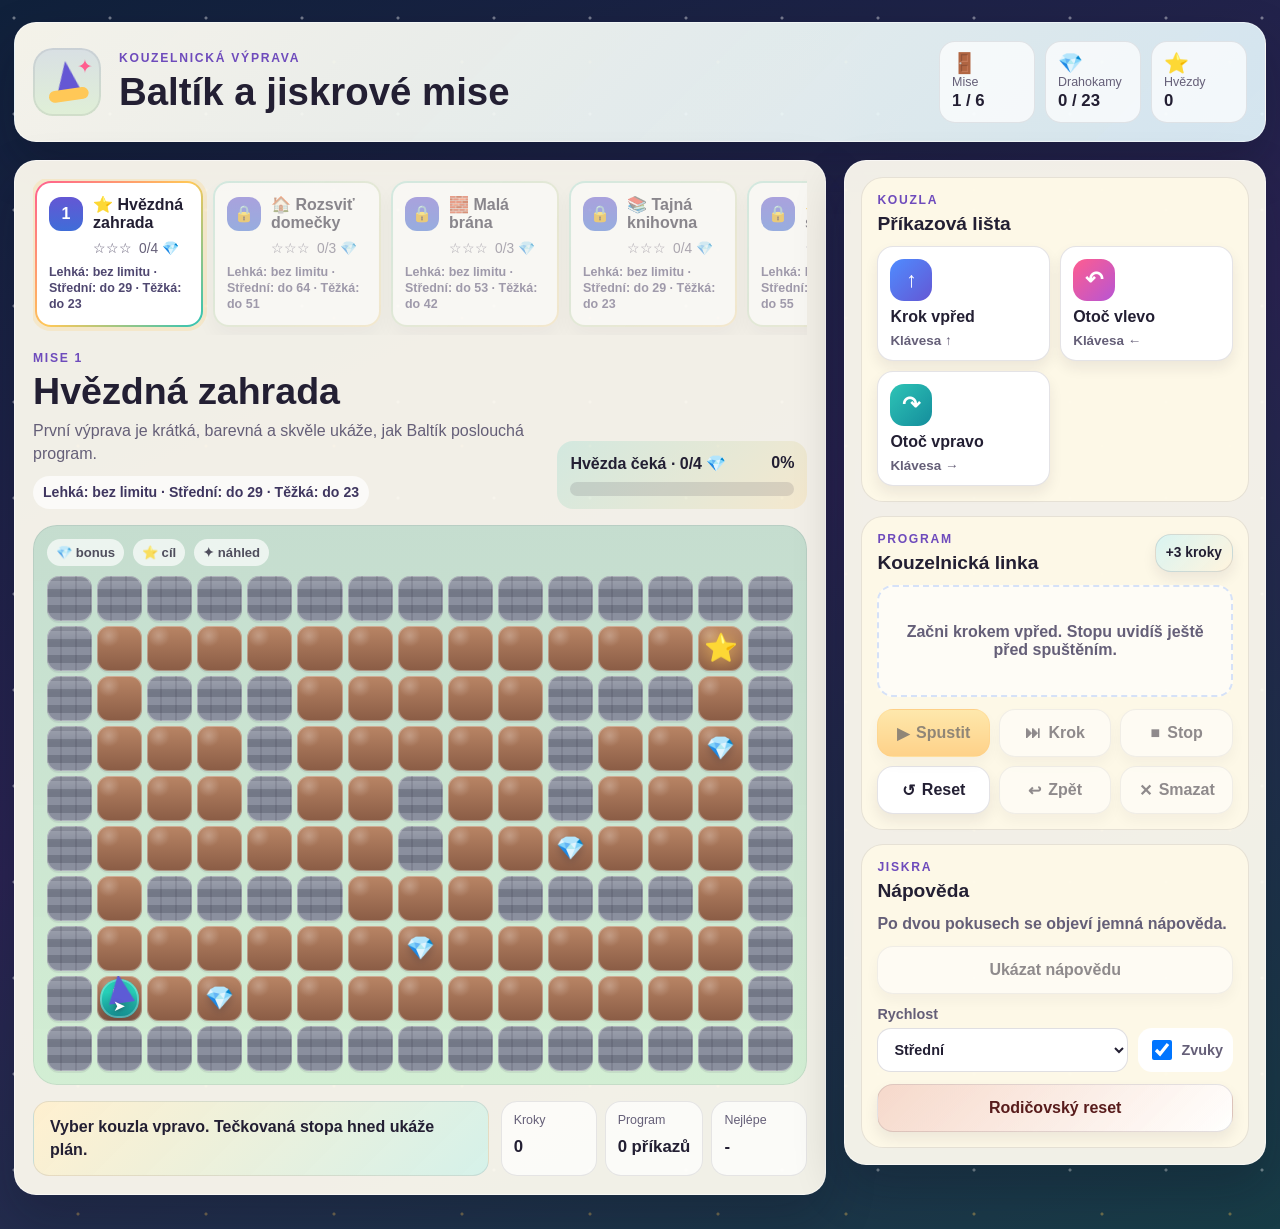
==== commit 3385fcf4: "Balance mission challenge thresholds" ====
--- a/index.html
+++ b/index.html
@@ -47,6 +47,7 @@
             <p class="eyebrow" id="levelEyebrow">Kapitola 1</p>
             <h2 id="levelTitle">Hvězdná zahrada</h2>
             <p id="levelDescription" class="level-description"></p>
+            <p id="challengeSummary" class="challenge-summary"></p>
           </div>
 
           <div class="quest-meter" aria-label="Postup mise">
--- a/styles.css
+++ b/styles.css
@@ -290,6 +290,14 @@
   font-size: 0.86rem;
 }
 
+.level-card__challenge {
+  grid-column: 1 / -1;
+  color: #4f4770;
+  font-size: 0.78rem;
+  font-weight: 900;
+  line-height: 1.3;
+}
+
 .stage-header {
   display: grid;
   grid-template-columns: minmax(0, 1fr) minmax(250px, 0.48fr);
@@ -306,6 +314,19 @@
   margin: 8px 0 0;
   color: var(--muted);
   line-height: 1.45;
+}
+
+.challenge-summary {
+  display: inline-block;
+  max-width: 100%;
+  margin: 10px 0 0;
+  padding: 7px 10px;
+  border-radius: 999px;
+  color: #3f365f;
+  font-size: 0.88rem;
+  font-weight: 900;
+  line-height: 1.35;
+  background: rgba(255, 255, 255, 0.7);
 }
 
 .quest-meter {
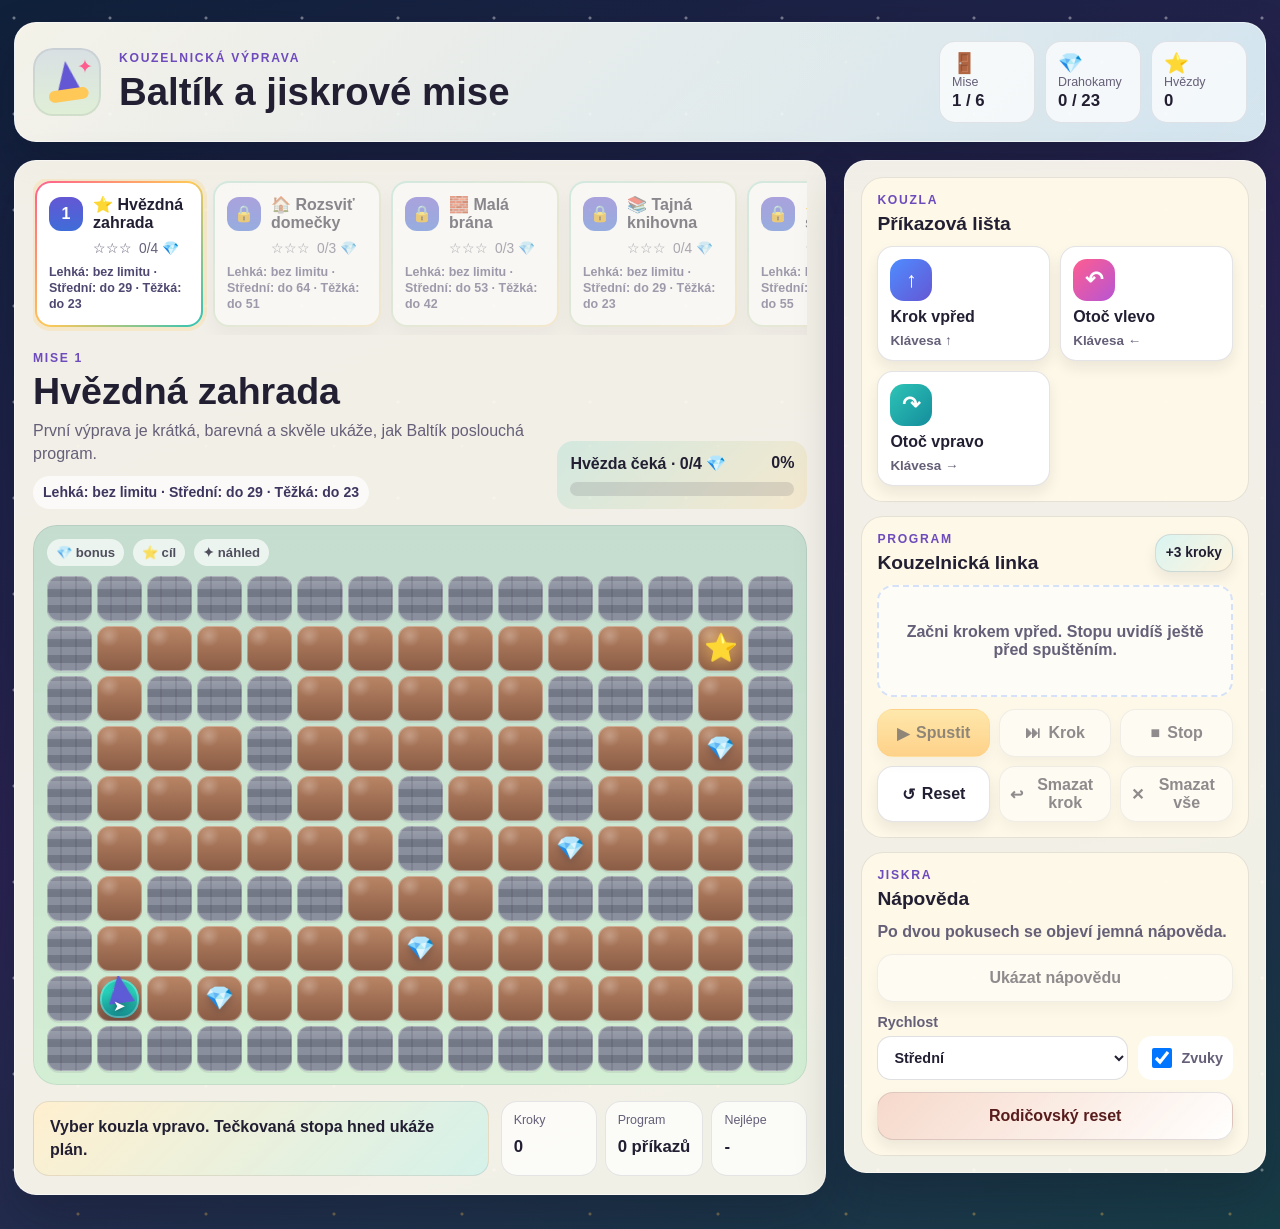
==== commit 194edf8d: "Clarify program step deletion controls" ====
--- a/index.html
+++ b/index.html
@@ -136,13 +136,13 @@
               <span aria-hidden="true">↺</span>
               Reset
             </button>
-            <button id="undoButton" class="action-button" type="button">
+            <button id="undoButton" class="action-button" type="button" title="Smazat poslední krok">
               <span aria-hidden="true">↩</span>
-              Zpět
-            </button>
-            <button id="clearButton" class="action-button" type="button">
+              Smazat krok
+            </button>
+            <button id="clearButton" class="action-button" type="button" title="Smazat celý program">
               <span aria-hidden="true">✕</span>
-              Smazat
+              Smazat vše
             </button>
           </div>
         </section>
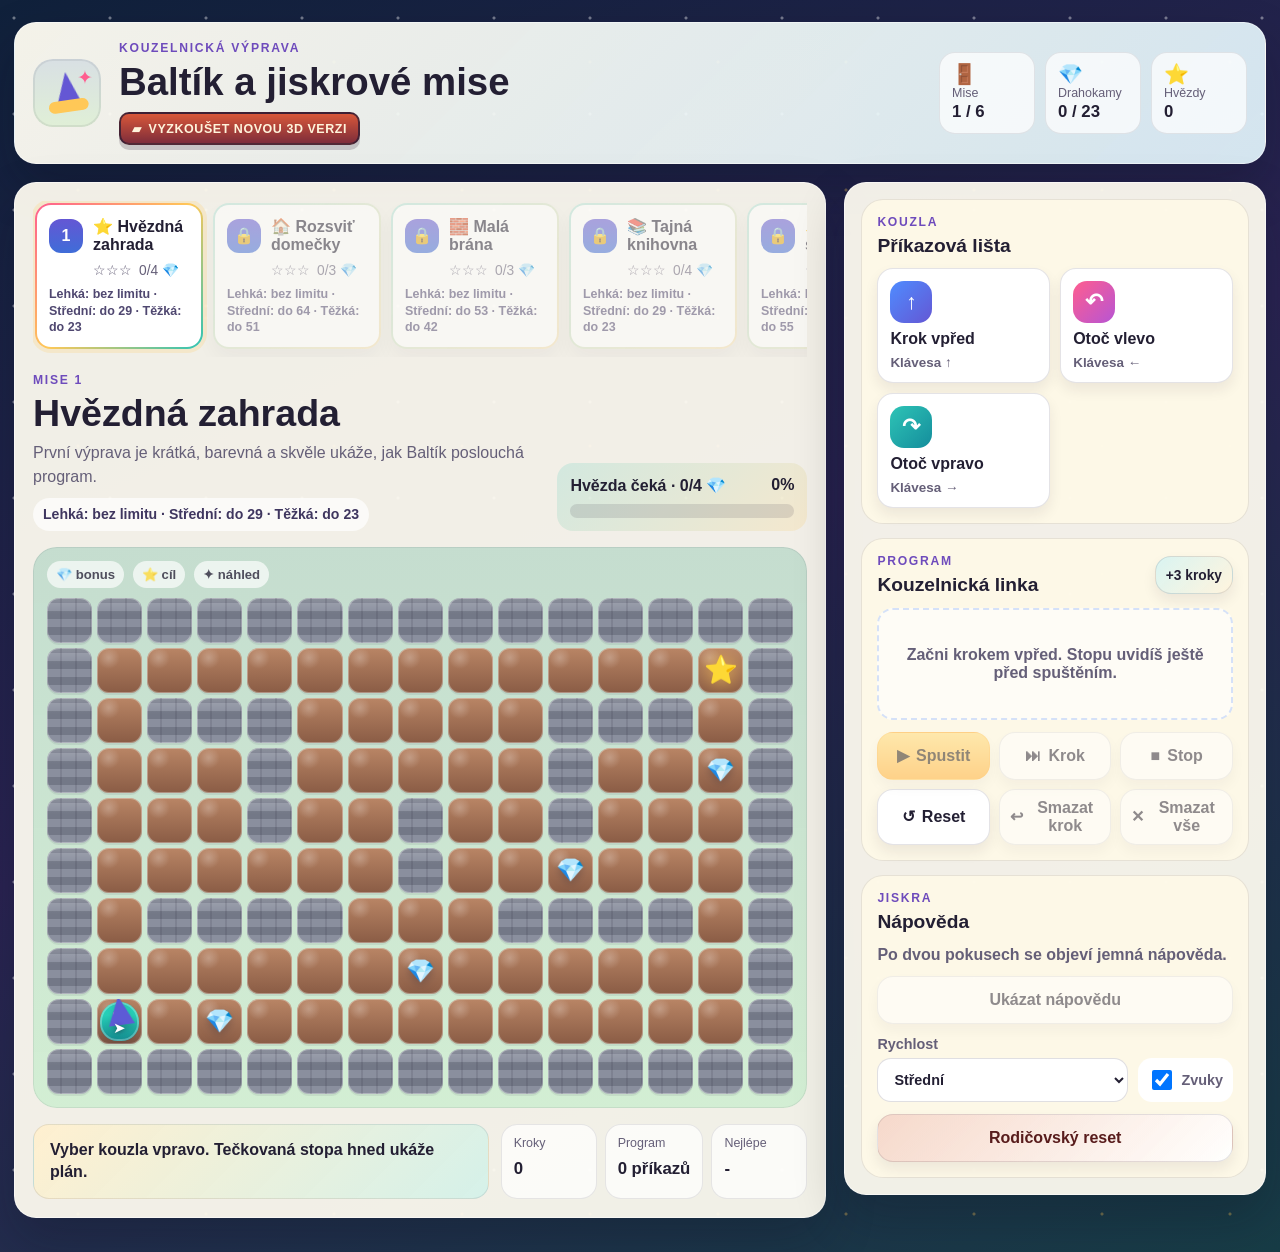
==== commit 50dedf4c: "Add retro 3D Baltik campaign" ====
--- a/index.html
+++ b/index.html
@@ -17,6 +17,10 @@
       <div class="brand-copy">
         <p class="eyebrow">Kouzelnická výprava</p>
         <h1>Baltík a jiskrové mise</h1>
+        <a class="mode-switch" href="./doom-3d/index.html">
+          <span aria-hidden="true">▰</span>
+          Vyzkoušet novou 3D verzi
+        </a>
       </div>
 
       <div class="top-stats" aria-label="Postup hry">
--- a/styles.css
+++ b/styles.css
@@ -149,6 +149,35 @@
   font-size: clamp(1.7rem, 3vw, 3rem);
 }
 
+.mode-switch {
+  display: inline-flex;
+  gap: 7px;
+  align-items: center;
+  margin-top: 10px;
+  padding: 7px 11px;
+  border: 2px solid rgba(44, 27, 50, 0.78);
+  border-radius: 10px;
+  color: #fff4db;
+  font-size: 0.78rem;
+  font-weight: 900;
+  text-decoration: none;
+  text-transform: uppercase;
+  letter-spacing: 0.045em;
+  background: linear-gradient(180deg, #d8573a, #7e2d3a);
+  box-shadow: 0 5px 0 rgba(49, 25, 45, 0.2);
+  transition: transform 140ms ease, filter 140ms ease;
+}
+
+.mode-switch:hover {
+  filter: brightness(1.08);
+  transform: translateY(-1px);
+}
+
+.mode-switch:focus-visible {
+  outline: 3px solid var(--teal);
+  outline-offset: 3px;
+}
+
 .eyebrow {
   margin: 0 0 7px;
   color: #6e4bbc;
